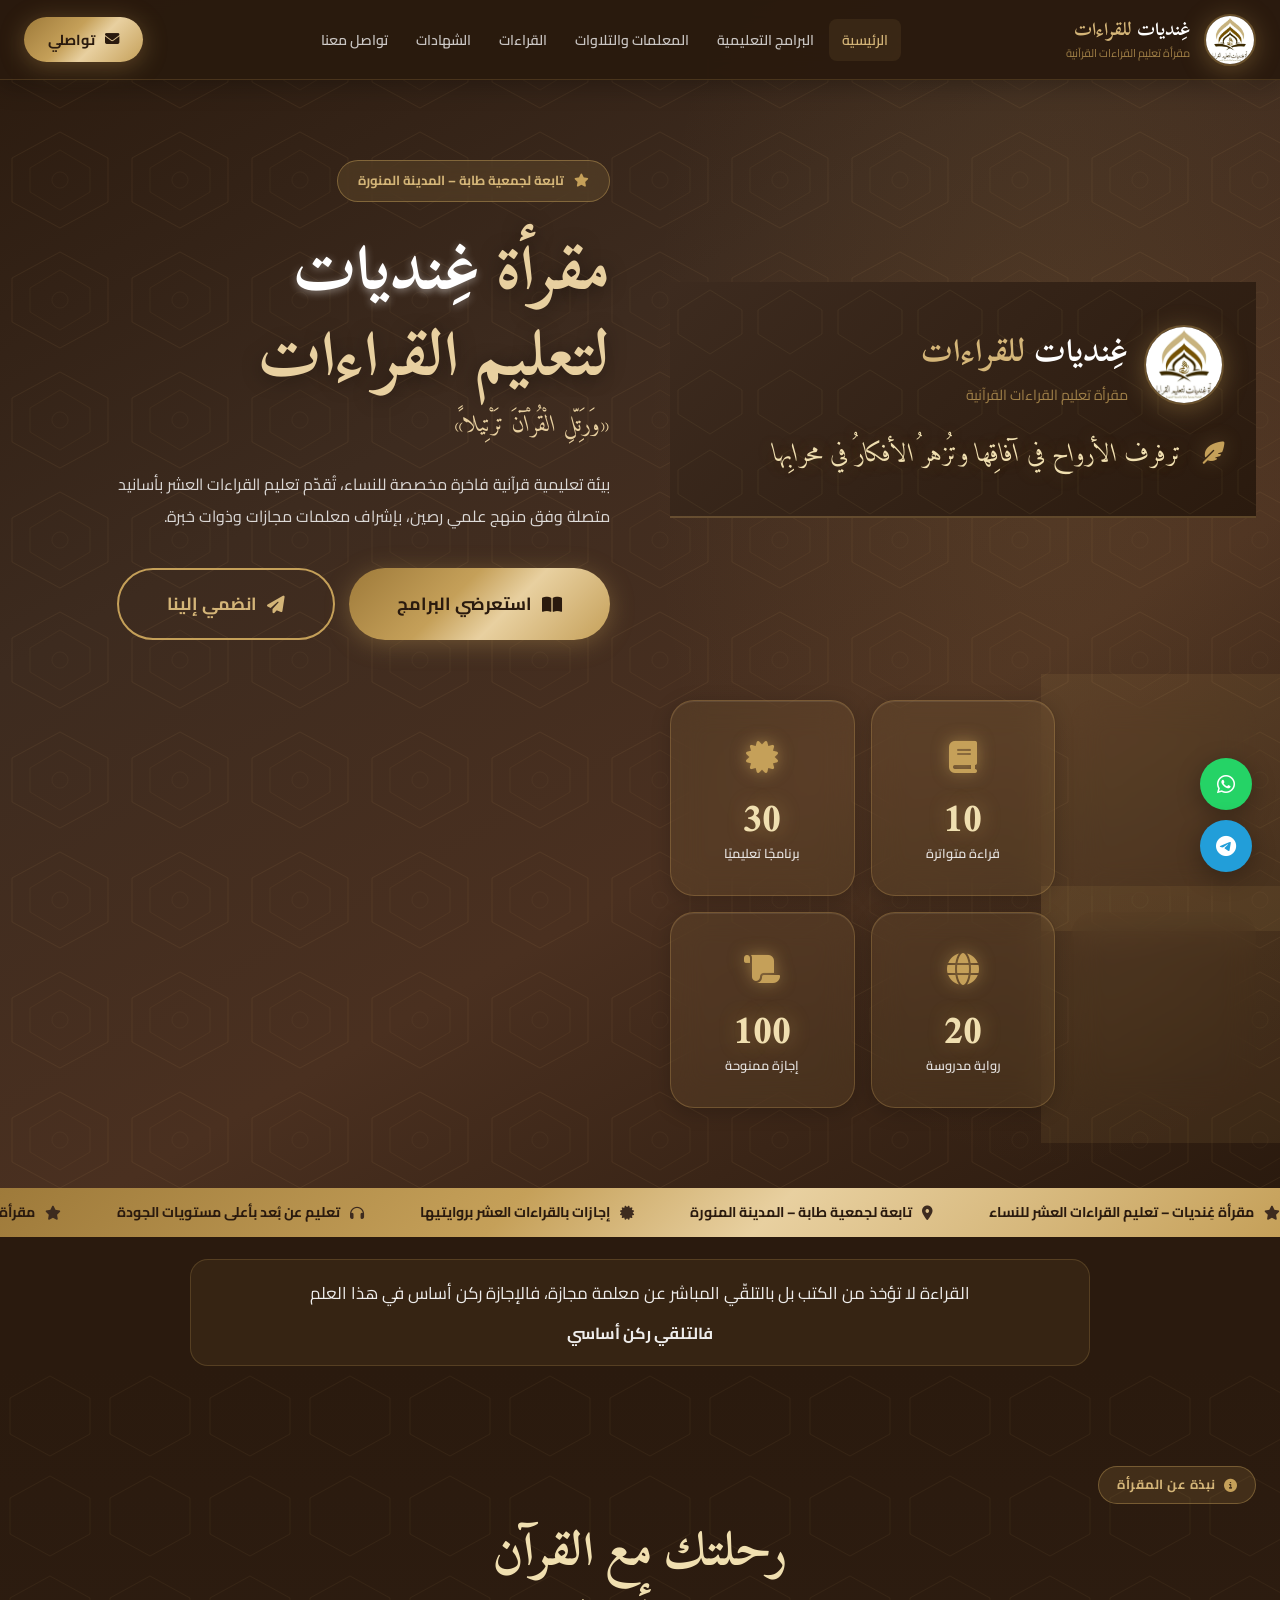
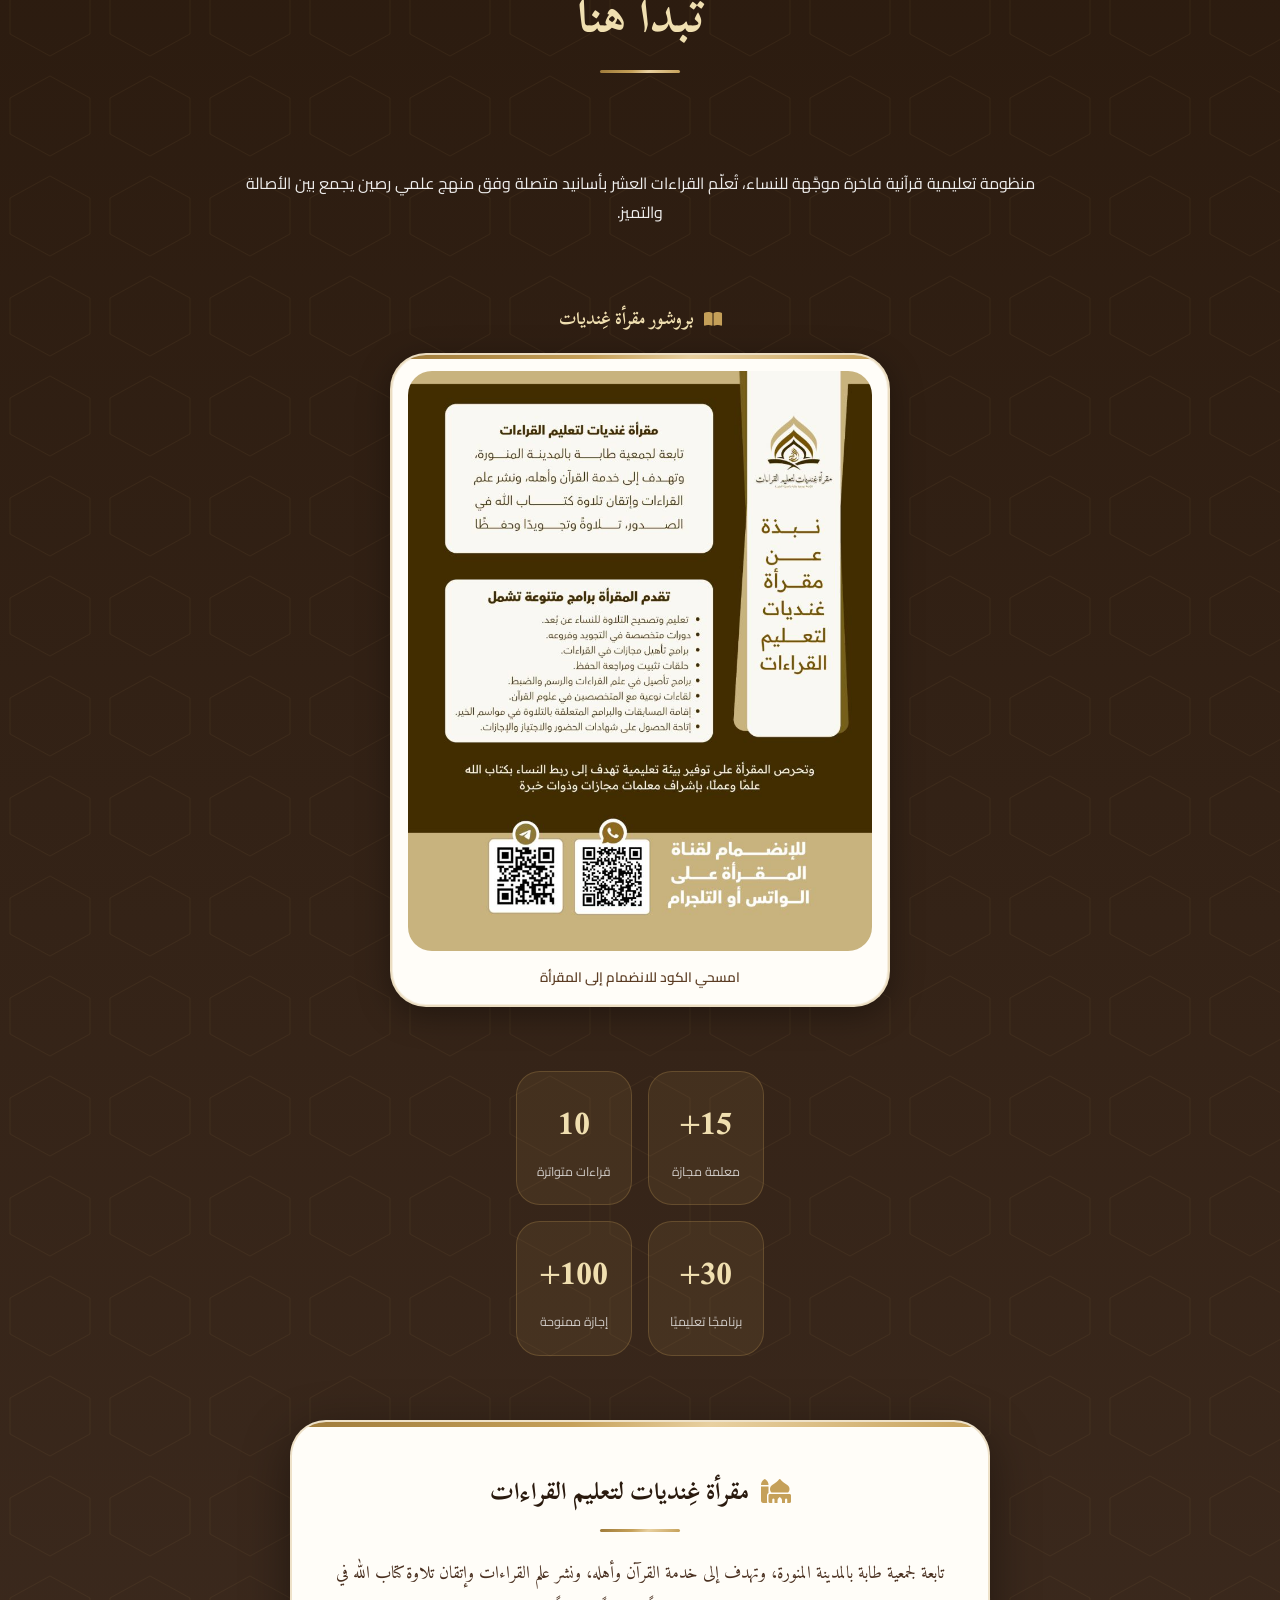
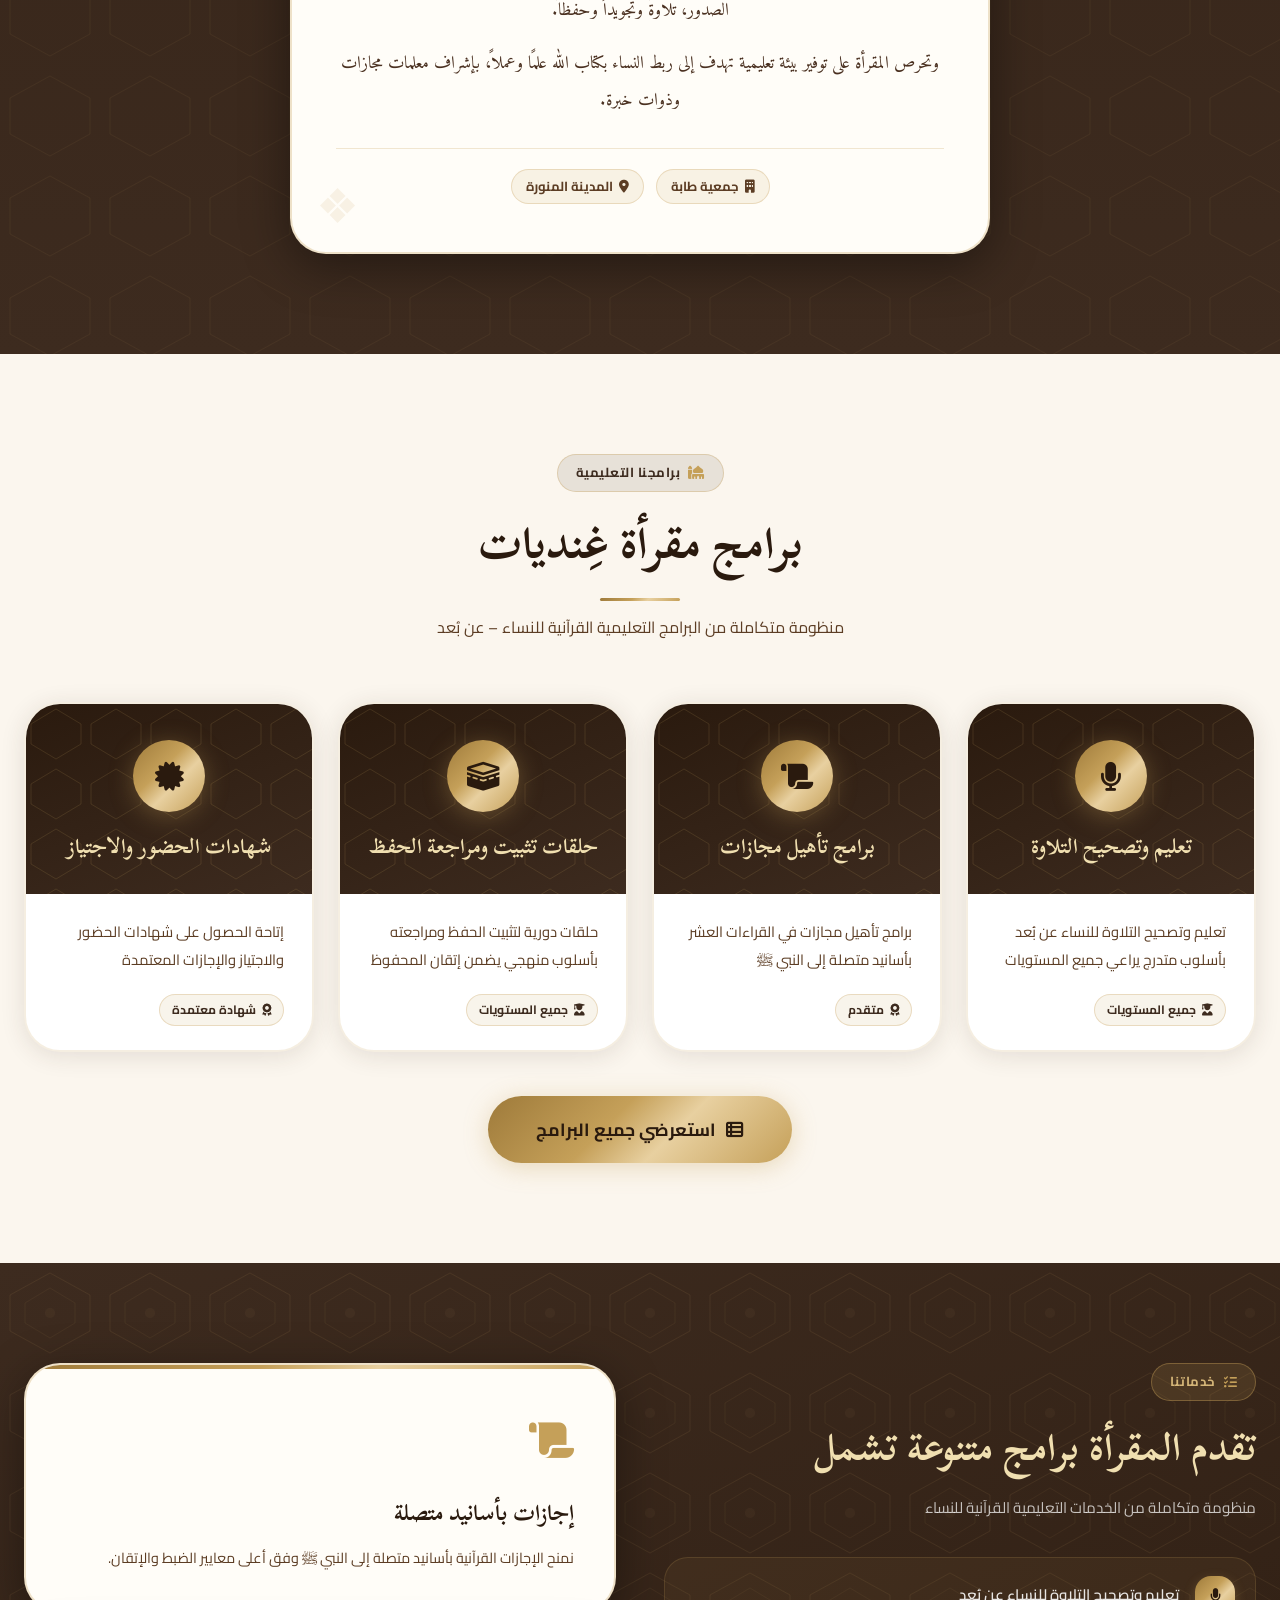
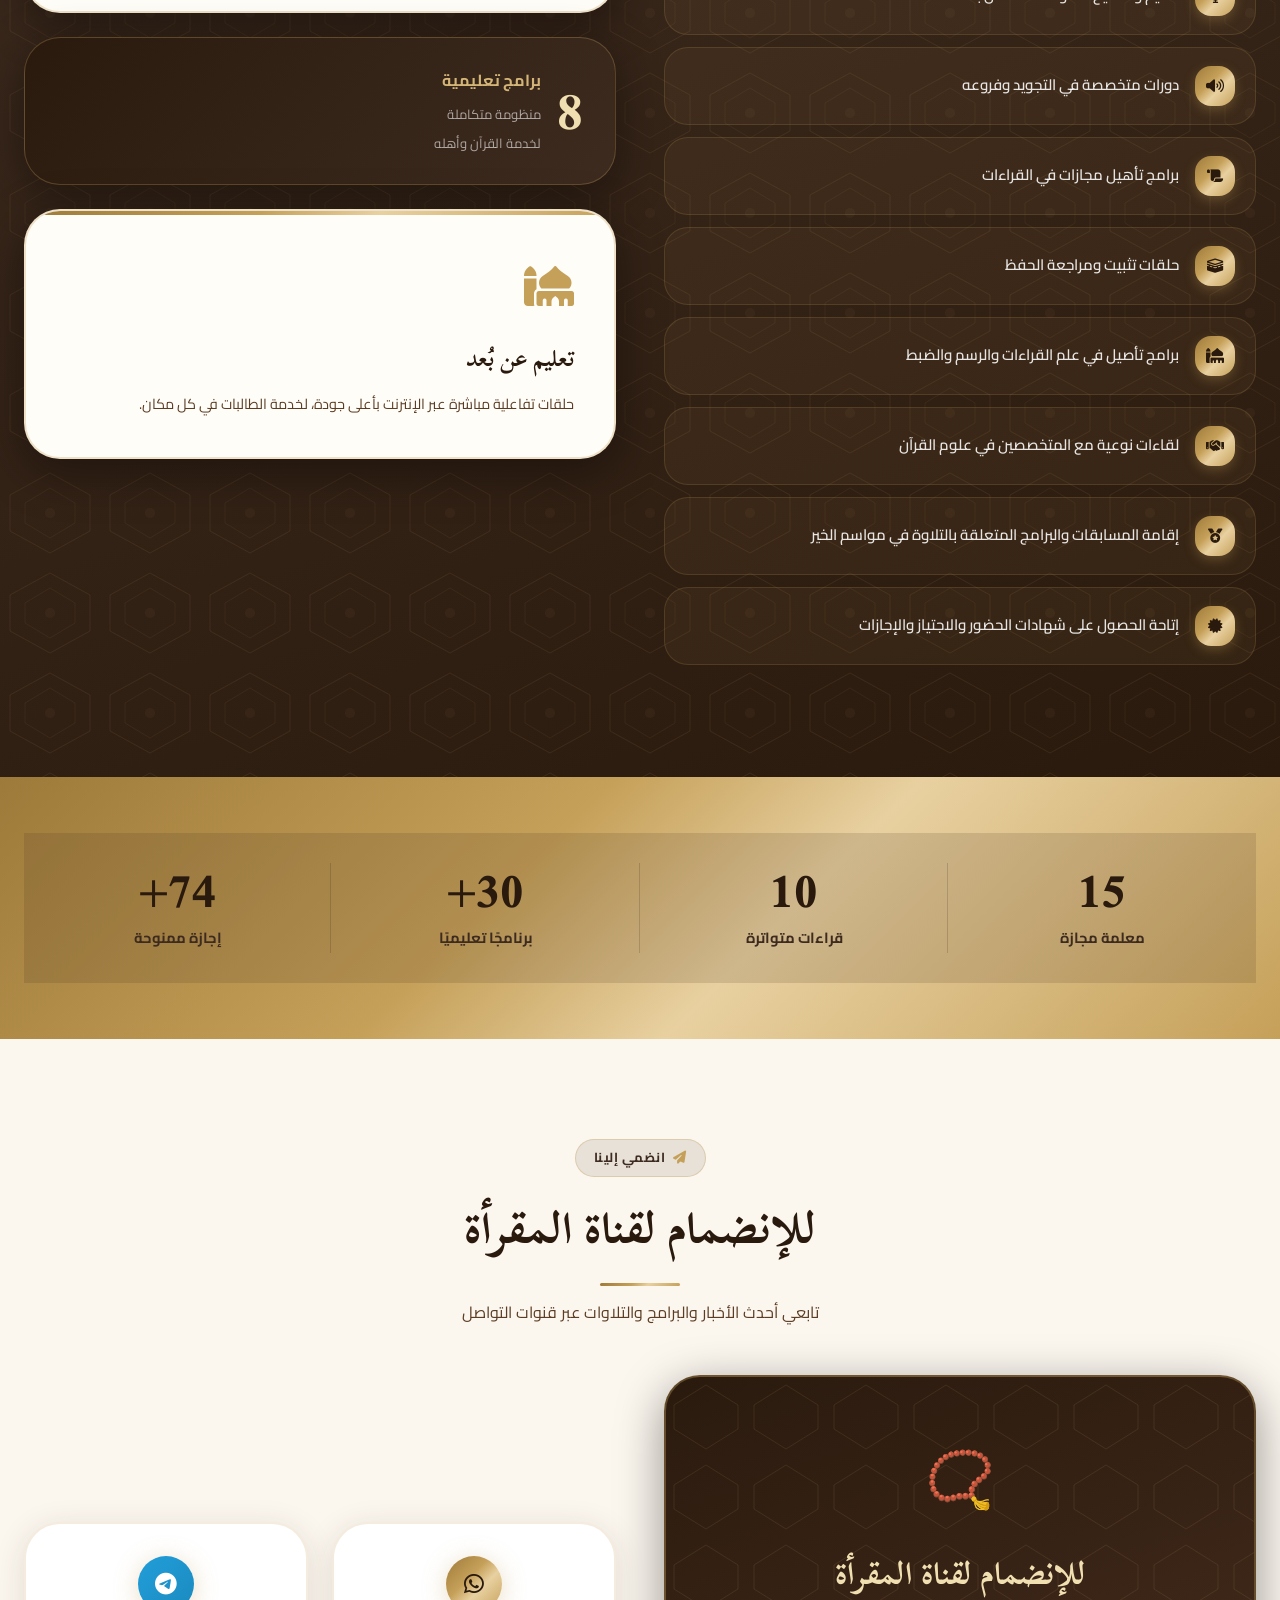
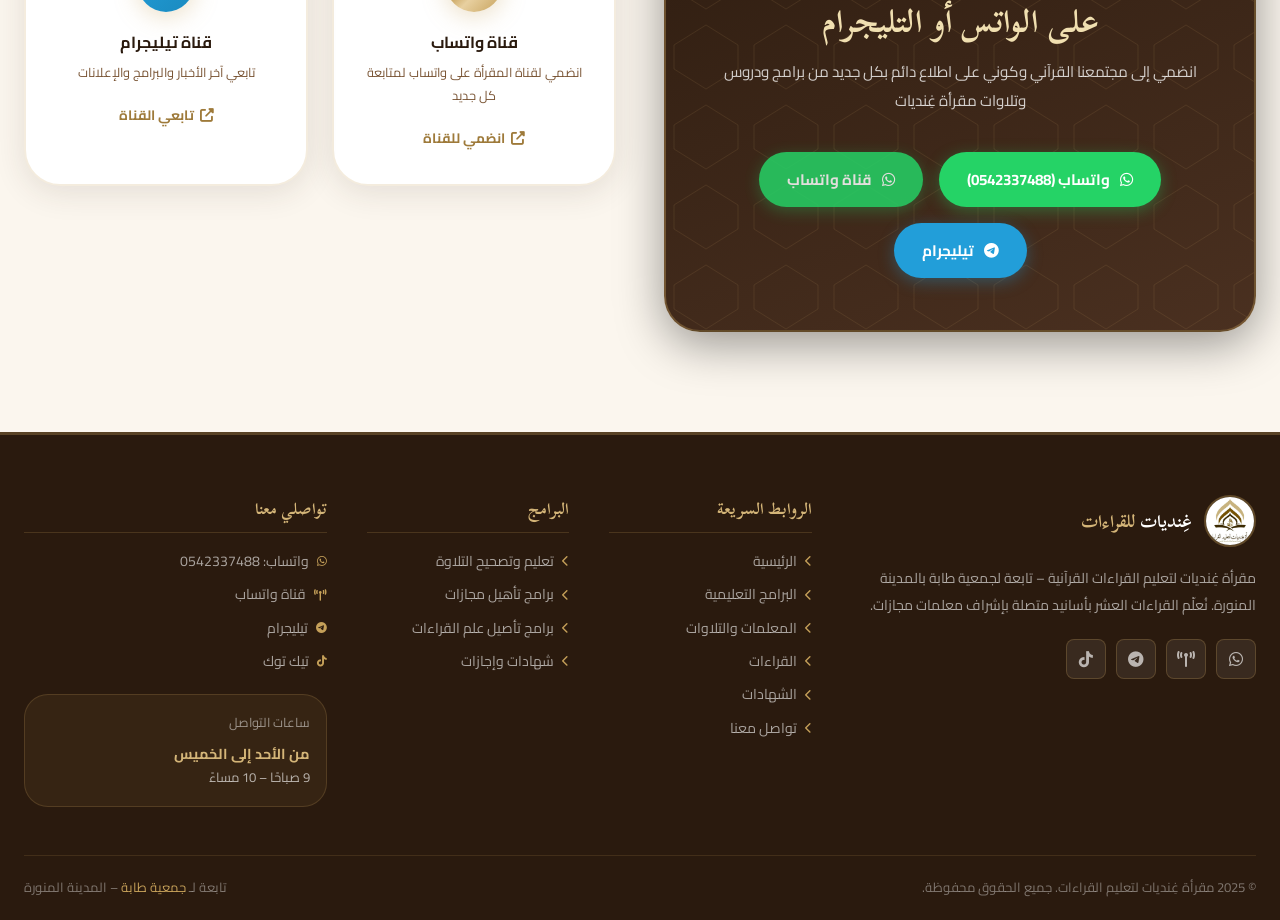
==== index.html @ 869ad9e6 "Add files via upload" ====
<!DOCTYPE html>
<html lang="ar" dir="rtl">
<head>
<meta charset="UTF-8">
<meta name="viewport" content="width=device-width, initial-scale=1.0">
<meta name="description" content="مقرأة غِنديات لتعليم القراءات – تابعة لجمعية طابة بالمدينة المنورة، تعليم القراءات العشر للنساء">
<meta name="keywords" content="مقرأة غنديات، قراءات عشر، تجويد، إجازة، المدينة المنورة">
<title>مقرأة غِنديات | تعليم القراءات القرآنية</title>

<link href="https://fonts.googleapis.com/css2?family=Amiri:ital,wght@0,400;0,700;1,400&family=Cairo:wght@300;400;600;700;800&family=Scheherazade+New:wght@400;500;600;700&display=swap" rel="stylesheet">
<link rel="stylesheet" href="https://cdn.jsdelivr.net/npm/@fortawesome/fontawesome-free@6.5.0/css/all.min.css">

<style>
:root {
  --brown-deep:     #2A1A0E;
  --brown-dark:     #3D2B1F;
  --brown-medium:   #5C3D24;
  --brown-light:    #7A5535;
  --gold-primary:   #C5A059;
  --gold-light:     #D4B578;
  --gold-lighter:   #E8D0A0;
  --gold-shine:     #F0DFB0;
  --gold-dark:      #9E7A3A;
  --gold-gradient:  linear-gradient(135deg, #9E7A3A 0%, #C5A059 40%, #E8D0A0 60%, #C5A059 100%);
  --cream:          #FBF6EE;
  --cream-light:    #FFFDF8;
  --white:          #FFFFFF;
  --text-on-dark:   rgba(255,255,255,.92);
  --shadow-gold:    0 4px 24px rgba(197,160,89,.35);
  --shadow-gold-lg: 0 8px 48px rgba(197,160,89,.45);
  --shadow-dark:    0 12px 48px rgba(0,0,0,.4);
  --radius-sm:  8px;
  --radius-md:  16px;
  --radius-lg:  24px;
  --radius-xl:  36px;
  --radius-full:9999px;
  --nav-h:      80px;
  --transition: all .3s cubic-bezier(.4,0,.2,1);
}

*, *::before, *::after { box-sizing: border-box; margin: 0; padding: 0; }
html { scroll-behavior: smooth; font-size: 16px; }
body {
  font-family: 'Cairo', 'Amiri', sans-serif;
  direction: rtl; text-align: right;
  background: var(--brown-deep);
  color: var(--text-on-dark);
  line-height: 1.8;
  overflow-x: hidden;
}
img { max-width: 100%; display: block; }
a { text-decoration: none; color: inherit; transition: var(--transition); }
ul, ol { list-style: none; }
button { cursor: pointer; border: none; background: none; font-family: inherit; }

::-webkit-scrollbar { width: 6px; }
::-webkit-scrollbar-track { background: var(--brown-deep); }
::-webkit-scrollbar-thumb { background: var(--gold-primary); border-radius: 3px; }

.islamic-bg { position: relative; }
.islamic-bg::before {
  content: '';
  position: absolute; inset: 0; pointer-events: none; z-index: 0;
  background-image: url("data:image/svg+xml,%3Csvg xmlns='http://www.w3.org/2000/svg' width='100' height='100'%3E%3Cpath d='M50 10 L90 32 L90 68 L50 90 L10 68 L10 32Z' fill='none' stroke='rgba(197,160,89,0.1)' stroke-width='1'/%3E%3Cpath d='M50 25 L75 40 L75 60 L50 75 L25 60 L25 40Z' fill='none' stroke='rgba(197,160,89,0.07)' stroke-width='1'/%3E%3Ccircle cx='50' cy='50' r='5' fill='rgba(197,160,89,0.05)'/%3E%3C/svg%3E");
}
.islamic-bg > * { position: relative; z-index: 1; }

.btn {
  display: inline-flex; align-items: center; gap: 10px;
  padding: 14px 32px;
  border-radius: var(--radius-full);
  font-weight: 700; font-size: 1rem; font-family: 'Cairo', sans-serif;
  transition: var(--transition); cursor: pointer;
}
.btn-gold {
  background: var(--gold-gradient);
  color: var(--brown-deep);
  box-shadow: var(--shadow-gold);
  border: none;
}
.btn-gold:hover { transform: translateY(-3px); box-shadow: var(--shadow-gold-lg); }
.btn-outline {
  background: transparent;
  color: var(--gold-light);
  border: 2px solid var(--gold-primary);
}
.btn-outline:hover { background: rgba(197,160,89,.15); transform: translateY(-2px); }
.btn-sm { padding: 10px 24px; font-size: .9rem; }
.btn-lg { padding: 18px 48px; font-size: 1.1rem; }

.gold-line {
  width: 80px; height: 3px;
  background: var(--gold-gradient);
  border-radius: var(--radius-full);
  margin: 12px auto;
}
.gold-line.right { margin-right: 0; margin-left: auto; }

.section-badge {
  display: inline-flex; align-items: center; gap: 8px;
  background: rgba(197,160,89,.15);
  border: 1px solid rgba(197,160,89,.4);
  color: var(--gold-light);
  padding: 6px 18px;
  border-radius: var(--radius-full);
  font-size: .82rem; font-weight: 700;
  margin-bottom: 12px;
  letter-spacing: .5px;
}
.section-badge i { color: var(--gold-primary); }

/* ═══════════════════════════════════════
   شريط التنقل
═══════════════════════════════════════ */
.navbar {
  position: fixed; top: 0; right: 0; left: 0;
  z-index: 1000; height: var(--nav-h);
  background: rgba(42,26,14,.97);
  backdrop-filter: blur(20px);
  border-bottom: 1px solid rgba(197,160,89,.2);
  box-shadow: 0 4px 24px rgba(0,0,0,.3);
  transition: var(--transition);
}
.navbar.scrolled {
  background: rgba(42,26,14,1);
  border-bottom-color: rgba(197,160,89,.4);
}
.nav-inner {
  max-width: 1300px; margin: 0 auto;
  padding: 0 24px; height: 100%;
  display: flex; align-items: center; justify-content: space-between; gap: 20px;
}
.nav-logo {
  display: flex; align-items: center; gap: 14px; flex-shrink: 0;
  text-decoration: none;
}
.nav-logo img {
  width: 52px; height: 52px; object-fit: contain;
  border-radius: var(--radius-full);
  border: 2px solid rgba(197,160,89,.4);
  box-shadow: var(--shadow-gold);
}
.nav-logo-text { line-height: 1.25; }
.nav-logo-text .brand { display: block; font-family: 'Scheherazade New', serif; font-size: 1.15rem; font-weight: 700; }
.brand-ghan { color: #FFFFFF; }
.brand-dyat { color: var(--gold-light); }
.nav-logo-text .brand-sub { font-size: .7rem; color: rgba(197,160,89,.75); }

.nav-links { display: flex; align-items: center; gap: 2px; }
.nav-links a {
  padding: 8px 13px; border-radius: var(--radius-sm);
  font-size: .88rem; font-weight: 600;
  color: rgba(255,255,255,.75);
  transition: var(--transition); white-space: nowrap;
}
.nav-links a:hover, .nav-links a.active { color: var(--gold-light); background: rgba(197,160,89,.1); }

.nav-cta { display: flex; align-items: center; gap: 10px; flex-shrink: 0; }
.nav-toggle {
  display: none; width: 40px; height: 40px;
  border-radius: var(--radius-sm); background: rgba(197,160,89,.1);
  align-items: center; justify-content: center; flex-direction: column; gap: 5px;
  border: 1px solid rgba(197,160,89,.3);
}
.nav-toggle span { display: block; width: 20px; height: 2px; background: var(--gold-light); border-radius: 2px; transition: var(--transition); }
.nav-toggle.open span:nth-child(1) { transform: translateY(7px) rotate(45deg); }
.nav-toggle.open span:nth-child(2) { opacity: 0; }
.nav-toggle.open span:nth-child(3) { transform: translateY(-7px) rotate(-45deg); }

/* ═══════════════════════════════════════
   هيرو
═══════════════════════════════════════ */
.hero {
  min-height: 100vh;
  padding-top: var(--nav-h);
  position: relative;
  display: flex; align-items: center;
  overflow: hidden;
  background: linear-gradient(150deg, #2A1A0E 0%, #3D2B1F 35%, #4A3020 65%, #2A1A0E 100%);
}
.hero::before {
  content: '';
  position: absolute; inset: 0; pointer-events: none;
  background-image: url("data:image/svg+xml,%3Csvg xmlns='http://www.w3.org/2000/svg' width='120' height='120'%3E%3Cpath d='M60 12 L108 38 L108 82 L60 108 L12 82 L12 38Z' fill='none' stroke='rgba(197,160,89,0.09)' stroke-width='1'/%3E%3Cpath d='M60 30 L90 48 L90 72 L60 90 L30 72 L30 48Z' fill='none' stroke='rgba(197,160,89,0.06)' stroke-width='1'/%3E%3Ccircle cx='60' cy='60' r='8' fill='none' stroke='rgba(197,160,89,0.05)' stroke-width='1'/%3E%3C/svg%3E");
}
.hero::after {
  content: '';
  position: absolute;
  top: -30%; right: -15%; width: 65%; height: 130%;
  background: radial-gradient(ellipse, rgba(197,160,89,.1) 0%, transparent 70%);
  pointer-events: none;
}
.hero-container {
  max-width: 1300px; margin: 0 auto; padding: 80px 24px;
  width: 100%;
  display: grid; grid-template-columns: 1fr 1fr;
  gap: 60px; align-items: center;
  position: relative; z-index: 2;
}
.hero-eyebrow {
  display: inline-flex; align-items: center; gap: 10px;
  background: rgba(197,160,89,.14);
  border: 1px solid rgba(197,160,89,.45);
  color: var(--gold-light); padding: 8px 20px;
  border-radius: var(--radius-full);
  font-size: .82rem; font-weight: 700; margin-bottom: 24px;
  backdrop-filter: blur(8px);
}
.hero-eyebrow i { color: var(--gold-primary); }
.hero-title {
  font-family: 'Scheherazade New', serif;
  font-size: clamp(2.4rem, 5vw, 4rem);
  font-weight: 700; line-height: 1.35; margin-bottom: 6px;
  color:var(--gold-lighter);
  text-shadow: 0 2px 20px rgba(0,0,0,.4);
}
.hero-title .gold-word {
  color: #FFFFFF;
  text-shadow: 0 2px 8px rgba(255,255,255,.4);
}
.hero-subtitle {
  font-family: 'Amiri', serif; font-style: italic;
  font-size: clamp(1.1rem, 2.5vw, 1.45rem);
  color: var(--gold-lighter); margin-bottom: 20px; line-height: 1.9;
}
.hero-desc {
  font-size: 1rem; color: rgba(255,255,255,.82);
  line-height: 2; margin-bottom: 36px; max-width: 520px;
}
.hero-actions { display: flex; gap: 14px; flex-wrap: wrap; }

.hero-stats {
  display: grid; grid-template-columns: repeat(3,1fr); gap: 16px;
}
.hstat {
  background: rgba(197,160,89,.1);
  border: 1.5px solid rgba(197,160,89,.3);
  border-radius: var(--radius-lg); padding: 28px 16px; text-align: center;
  backdrop-filter: blur(16px); transition: var(--transition);
  box-shadow: 0 4px 20px rgba(0,0,0,.2), inset 0 1px 0 rgba(255,255,255,.08);
}
.hstat:hover {
  border-color: rgba(197,160,89,.65);
  background: rgba(197,160,89,.16);
  transform: translateY(-5px);
  box-shadow: 0 8px 32px rgba(197,160,89,.3);
}
.hstat-icon { font-size: 2rem; color: var(--gold-primary); margin-bottom: 10px; display: block; filter: drop-shadow(0 0 8px rgba(197,160,89,.6)); }
.hstat-num { font-family: 'Scheherazade New', serif; font-size: 2.6rem; font-weight: 700; color: var(--gold-shine); display: block; line-height: 1; text-shadow: 0 0 20px rgba(197,160,89,.4); }
.hstat-lbl { font-size: .8rem; color: rgba(255,255,255,.85); margin-top: 6px; font-weight: 600; }

/* ═══════════════════════════════════════
   شريط الإعلانات
═══════════════════════════════════════ */
.ticker-bar {
  background: var(--gold-gradient);
  padding: 12px 0; overflow: hidden;
  position: relative;
}
.ticker-inner {
  display: flex; gap: 56px;
  animation: ticker 28s linear infinite;
  white-space: nowrap;
}
.ticker-item {
  display: inline-flex; align-items: center; gap: 10px;
  font-size: .88rem; font-weight: 700; color: var(--brown-deep);
}
.ticker-item i { color: var(--brown-dark); }
@keyframes ticker { 0%{transform:translateX(0)} 100%{transform:translateX(-50%)} }

/* ═══════════════════════════════════════
   قسم النبذة - مع الصورة الجديدة (شكل بطاقة فاخر)
═══════════════════════════════════════ */
.about-section {
  padding: 100px 0;
  background: linear-gradient(180deg, #2A1A0E 0%, #3D2B1F 100%);
  position: relative; overflow: hidden;
}
.about-section::before {
  content: '';
  position: absolute; inset: 0; pointer-events: none;
  background-image: url("data:image/svg+xml,%3Csvg xmlns='http://www.w3.org/2000/svg' width='100' height='100'%3E%3Cpath d='M50 10 L90 32 L90 68 L50 90 L10 68 L10 32Z' fill='none' stroke='rgba(197,160,89,0.07)' stroke-width='1'/%3E%3C/svg%3E");
}
.about-grid {
  max-width: 1300px; margin: 0 auto; padding: 0 24px;
  display: grid; grid-template-columns: 1fr 1fr; gap: 64px; align-items: start;
  position: relative; z-index: 1;
}

/* بطاقة النبذة */
.about-card {
  background: var(--cream-light);
  border-radius: var(--radius-xl);
  padding: 48px 44px;
  box-shadow: var(--shadow-dark);
  border: 2px solid rgba(197,160,89,.3);
  position: relative; overflow: hidden;
}
.about-card::before {
  content: '';
  position: absolute; top: 0; right: 0; left: 0;
  height: 5px; background: var(--gold-gradient);
}
.about-card::after {
  content: '❖';
  position: absolute; bottom: 20px; left: 24px;
  font-size: 3rem; color: rgba(197,160,89,.12);
  font-family: 'Scheherazade New', serif; line-height: 1;
}
.about-card-title {
  font-family: 'Scheherazade New', serif;
  font-size: 1.5rem; font-weight: 700;
  color: var(--brown-deep); margin-bottom: 16px;
  display: flex; align-items: center; gap: 12px;
}
.about-card-title i { color: var(--gold-primary); }
.about-card-text {
  font-family: 'Amiri', serif; font-size: 1.1rem; line-height: 2.1;
  color: #4A3020; text-align: justify;
}
.about-card-footer {
  margin-top: 28px; padding-top: 20px;
  border-top: 1px solid rgba(197,160,89,.25);
  display: flex; align-items: center; gap: 12px; flex-wrap: wrap;
}
.about-card-footer .org-tag {
  display: inline-flex; align-items: center; gap: 6px;
  background: rgba(197,160,89,.12); color: var(--brown-medium);
  border: 1px solid rgba(197,160,89,.3); padding: 5px 14px;
  border-radius: var(--radius-full); font-size: .82rem; font-weight: 700;
}

/* جانب المعلومات والصورة */
.about-info {}
.about-info h2 {
  font-family: 'Scheherazade New', serif;
  font-size: clamp(1.8rem, 4vw, 3rem);
  color: var(--gold-shine); margin-bottom: 20px; line-height: 1.4;
}
.about-info .lead {
  font-size: 1.05rem; color: rgba(255,255,255,.82); line-height: 2; margin-bottom: 32px;
}
.about-facts { display: grid; grid-template-columns: 1fr 1fr; gap: 16px; }
.fact-box {
  background: rgba(197,160,89,.1); border: 1.5px solid rgba(197,160,89,.25);
  border-radius: var(--radius-lg); padding: 20px; text-align: center;
  transition: var(--transition);
}
.fact-box:hover { background: rgba(197,160,89,.18); border-color: rgba(197,160,89,.5); transform: translateY(-4px); }
.fact-box .num { font-family: 'Scheherazade New', serif; font-size: 2.2rem; color: var(--gold-shine); font-weight: 700; display: block; }
.fact-box .lbl { font-size: .78rem; color: rgba(255,255,255,.75); margin-top: 4px; }

/* ═══ الصورة الجديدة - شكل بطاقة فاخر ═══ */
.about-image-wrap {
  margin-top: 40px;
}
.about-image-label {
  font-family: 'Scheherazade New', serif;
  font-size: 1.1rem;
  color: var(--gold-shine);
  margin-bottom: 18px;
  font-weight: 700;
  display: flex;
  align-items: center;
  gap: 10px;
}
.about-image-label i { color: var(--gold-primary); font-size: 1rem; }

.about-image-card {
  background: var(--cream-light);
  border-radius: var(--radius-xl);
  padding: 16px;
  border: 2px solid rgba(197,160,89,.35);
  box-shadow: 0 8px 32px rgba(0,0,0,.35), inset 0 0 0 1px rgba(197,160,89,.15);
  transition: var(--transition);
  position: relative;
  overflow: hidden;
}
.about-image-card::before {
  content: '';
  position: absolute;
  top: 0; right: 0; left: 0;
  height: 4px;
  background: var(--gold-gradient);
}
.about-image-card:hover {
  transform: translateY(-6px);
  box-shadow: 0 16px 48px rgba(197,160,89,.25), inset 0 0 0 1px rgba(197,160,89,.25);
  border-color: rgba(197,160,89,.6);
}
.about-image-card img {
  width: 100%;
  border-radius: var(--radius-lg);
  display: block;
  transition: var(--transition);
}
.about-image-card:hover img {
  transform: scale(1.02);
}
.about-image-caption {
  text-align: center;
  margin-top: 14px;
  font-size: .85rem;
  color: var(--brown-medium);
  font-weight: 600;
}

/* ═══════════════════════════════════════
   قسم البرامج
═══════════════════════════════════════ */
.programs-section {
  padding: 100px 0;
  background: var(--cream);
}
.programs-inner { max-width: 1300px; margin: 0 auto; padding: 0 24px; }
.sec-header { text-align: center; margin-bottom: 60px; }
.sec-header h2 {
  font-family: 'Scheherazade New', serif;
  font-size: clamp(1.8rem, 4vw, 2.8rem);
  color: var(--brown-deep); margin-bottom: 14px;
}
.sec-header p { color: var(--brown-medium); font-size: 1rem; max-width: 600px; margin: 0 auto; }

.programs-grid {
  display: grid; grid-template-columns: repeat(auto-fill, minmax(260px,1fr)); gap: 24px;
}
.prog-card {
  background: var(--white);
  border-radius: var(--radius-xl);
  overflow: hidden;
  box-shadow: 0 4px 24px rgba(61,43,31,.12);
  border: 2px solid rgba(197,160,89,.18);
  transition: var(--transition);
  position: relative;
}
.prog-card:hover { transform: translateY(-8px); box-shadow: 0 12px 48px rgba(61,43,31,.2); border-color: rgba(197,160,89,.5); }
.prog-card-top {
  padding: 36px 28px 28px; text-align: center;
  background: linear-gradient(160deg, var(--brown-deep), var(--brown-dark));
  position: relative; overflow: hidden;
}
.prog-card-top::before {
  content: '';
  position: absolute; inset: 0; pointer-events: none;
  background-image: url("data:image/svg+xml,%3Csvg xmlns='http://www.w3.org/2000/svg' width='60' height='60'%3E%3Cpath d='M30 5 L55 20 L55 40 L30 55 L5 40 L5 20Z' fill='none' stroke='rgba(197,160,89,0.15)' stroke-width='1'/%3E%3C/svg%3E");
}
.prog-icon {
  width: 72px; height: 72px; margin: 0 auto 16px;
  border-radius: var(--radius-full);
  background: var(--gold-gradient);
  display: flex; align-items: center; justify-content: center;
  font-size: 1.8rem; color: var(--brown-deep);
  box-shadow: var(--shadow-gold);
  position: relative; z-index: 1;
}
.prog-card-top h3 {
  font-family: 'Scheherazade New', serif; font-size: 1.3rem;
  color: var(--gold-shine); position: relative; z-index: 1;
}
.prog-card-body { padding: 24px 28px; }
.prog-card-body p { font-size: .92rem; color: var(--brown-medium); line-height: 1.9; margin-bottom: 20px; }
.prog-tag {
  display: inline-flex; align-items: center; gap: 6px;
  background: rgba(197,160,89,.12); color: var(--brown-dark);
  border: 1px solid rgba(197,160,89,.3); padding: 4px 12px;
  border-radius: var(--radius-full); font-size: .76rem; font-weight: 700;
}
.prog-bar {
  height: 3px; margin-top: 20px;
  background: rgba(197,160,89,.15); border-radius: 2px; overflow: hidden;
}
.prog-bar-fill {
  height: 100%; background: var(--gold-gradient);
  border-radius: 2px; transition: width 1.2s ease;
}

/* ═══════════════════════════════════════
   قسم الخدمات
═══════════════════════════════════════ */
.services-section {
  padding: 100px 0;
  background: linear-gradient(160deg, #3D2B1F 0%, #2A1A0E 100%);
  position: relative; overflow: hidden;
}
.services-inner { max-width: 1300px; margin: 0 auto; padding: 0 24px; position: relative; z-index: 1; }
.services-grid { display: grid; grid-template-columns: 1fr 1fr; gap: 48px; align-items: start; }
.services-list-title {
  font-family: 'Scheherazade New', serif;
  font-size: clamp(1.6rem, 3.5vw, 2.4rem);
  color: var(--gold-shine); margin-bottom: 12px;
}
.services-list-sub { color: rgba(255,255,255,.72); font-size: .95rem; margin-bottom: 36px; }

.service-item {
  display: flex; align-items: flex-start; gap: 16px;
  padding: 18px 20px; margin-bottom: 12px;
  background: rgba(197,160,89,.07);
  border: 1px solid rgba(197,160,89,.18);
  border-radius: var(--radius-lg);
  transition: var(--transition);
}
.service-item:hover { background: rgba(197,160,89,.14); border-color: rgba(197,160,89,.4); transform: translateX(-4px); }
.service-icon {
  width: 40px; height: 40px; flex-shrink: 0;
  border-radius: var(--radius-md);
  background: var(--gold-gradient);
  display: flex; align-items: center; justify-content: center;
  font-size: .9rem; color: var(--brown-deep);
  box-shadow: 0 4px 12px rgba(197,160,89,.3);
}
.service-text { flex: 1; font-size: .94rem; color: rgba(255,255,255,.88); line-height: 1.75; padding-top: 6px; font-weight: 600; }

.services-aside {}
.aside-card {
  background: var(--cream-light);
  border-radius: var(--radius-xl); padding: 40px;
  box-shadow: var(--shadow-dark);
  border: 2px solid rgba(197,160,89,.3);
  position: relative; overflow: hidden; margin-bottom: 24px;
}
.aside-card::before { content: ''; position: absolute; top:0; right:0; left:0; height:4px; background: var(--gold-gradient); }
.aside-card-icon { font-size: 2.5rem; color: var(--gold-primary); margin-bottom: 16px; display: block; }
.aside-card h3 { font-family: 'Scheherazade New', serif; font-size: 1.4rem; color: var(--brown-deep); margin-bottom: 10px; }
.aside-card p { font-size: .9rem; color: var(--brown-medium); line-height: 1.9; }
.aside-stat {
  display: flex; align-items: center; gap: 16px;
  background: linear-gradient(135deg, var(--brown-deep), var(--brown-dark));
  border-radius: var(--radius-xl); padding: 28px 32px;
  border: 1.5px solid rgba(197,160,89,.3);
  box-shadow: var(--shadow-dark);
}
.aside-stat-num { font-family: 'Scheherazade New', serif; font-size: 3.5rem; color: var(--gold-shine); font-weight: 700; line-height: 1; }
.aside-stat-info .title { font-size: 1rem; color: var(--gold-light); font-weight: 700; display: block; margin-bottom: 4px; }
.aside-stat-info .sub { font-size: .82rem; color: rgba(255,255,255,.6); }

/* ═══════════════════════════════════════
   شريط الإحصاءات
═══════════════════════════════════════ */
.counter-strip {
  padding: 56px 0;
  background: var(--gold-gradient);
}
.counter-inner { max-width: 1300px; margin: 0 auto; padding: 0 24px; }
.counter-row { display: grid; grid-template-columns: repeat(4,1fr); gap: 1px; background: rgba(61,43,31,.15); }
.counter-cell {
  text-align: center; padding: 32px 20px;
  background: transparent;
  position: relative;
}
.counter-cell + .counter-cell::before {
  content: ''; position: absolute; right: 0; top: 20%; bottom: 20%;
  width: 1px; background: rgba(61,43,31,.2);
}
.counter-cell .cnum { font-family: 'Scheherazade New', serif; font-size: 3.2rem; font-weight: 700; color: var(--brown-deep); display: block; line-height: 1; }
.counter-cell .clbl { font-size: .92rem; color: var(--brown-dark); font-weight: 700; margin-top: 8px; display: block; }

/* ═══════════════════════════════════════
   قسم التواصل - بدون صور QR
═══════════════════════════════════════ */
.contact-section {
  padding: 100px 0;
  background: var(--cream);
  position: relative; overflow: hidden;
}
.contact-inner { max-width: 1300px; margin: 0 auto; padding: 0 24px; }
.contact-grid { display: grid; grid-template-columns: 1fr 1fr; gap: 48px; align-items: center; }

.join-card {
  background: linear-gradient(160deg, var(--brown-deep) 0%, #4A3020 100%);
  border-radius: var(--radius-xl); padding: 52px 44px; text-align: center;
  border: 2px solid rgba(197,160,89,.35);
  box-shadow: var(--shadow-dark);
  position: relative; overflow: hidden;
}
.join-card::before {
  content: '';
  position: absolute; inset: 0; pointer-events: none;
  background-image: url("data:image/svg+xml,%3Csvg xmlns='http://www.w3.org/2000/svg' width='80' height='80'%3E%3Cpath d='M40 8 L72 28 L72 52 L40 72 L8 52 L8 28Z' fill='none' stroke='rgba(197,160,89,0.12)' stroke-width='1'/%3E%3C/svg%3E");
}
.join-card > * { position: relative; z-index: 1; }
.join-icon { font-size: 3.5rem; margin-bottom: 20px; display: block; }
.join-card h3 {
  font-family: 'Scheherazade New', serif; font-size: clamp(1.4rem, 3vw, 2rem);
  color: var(--gold-shine); margin-bottom: 12px; line-height: 1.5;
}
.join-card p { color: rgba(255,255,255,.78); font-size: .95rem; margin-bottom: 36px; line-height: 1.9; }
.join-channels { display: flex; gap: 16px; justify-content: center; flex-wrap: wrap; }
.channel-btn {
  display: flex; align-items: center; gap: 10px;
  padding: 14px 28px; border-radius: var(--radius-full);
  font-weight: 700; font-size: .95rem; transition: var(--transition);
}
.channel-wa { background: #25D366; color: #fff; box-shadow: 0 4px 16px rgba(37,211,102,.35); }
.channel-wa:hover { transform: translateY(-3px); box-shadow: 0 8px 24px rgba(37,211,102,.45); }
.channel-tg { background: #229ED9; color: #fff; box-shadow: 0 4px 16px rgba(34,158,217,.35); }
.channel-tg:hover { transform: translateY(-3px); box-shadow: 0 8px 24px rgba(34,158,217,.45); }

.social-cards { display: grid; grid-template-columns: 1fr 1fr; gap: 24px; }
.social-card {
  background: var(--white); border-radius: var(--radius-xl);
  padding: 32px 24px; text-align: center;
  border: 2px solid rgba(197,160,89,.2);
  box-shadow: 0 6px 32px rgba(61,43,31,.12);
  transition: var(--transition);
}
.social-card:hover { transform: translateY(-5px); box-shadow: 0 12px 48px rgba(61,43,31,.2); border-color: rgba(197,160,89,.45); }
.social-card-icon {
  width: 56px; height: 56px; border-radius: var(--radius-full);
  background: var(--gold-gradient); margin: 0 auto 16px;
  display: flex; align-items: center; justify-content: center;
  font-size: 1.4rem; color: var(--brown-deep);
  box-shadow: var(--shadow-gold);
}
.social-card h4 { font-size: 1rem; color: var(--brown-deep); font-weight: 700; margin-bottom: 4px; }
.social-card p { font-size: .8rem; color: var(--brown-light); margin-bottom: 16px; }
.social-link {
  display: inline-flex; align-items: center; gap: 6px;
  font-size: .85rem; font-weight: 700;
  color: var(--gold-dark);
  transition: var(--transition);
}
.social-link:hover { color: var(--brown-deep); }

/* ═══════════════════════════════════════
   الفوتر
═══════════════════════════════════════ */
.site-footer {
  background: var(--brown-deep);
  border-top: 3px solid rgba(197,160,89,.3);
  padding: 60px 0 0;
}
.footer-inner { max-width: 1300px; margin: 0 auto; padding: 0 24px; }
.footer-grid { display: grid; grid-template-columns: 2fr 1fr 1fr 1.5fr; gap: 40px; margin-bottom: 48px; }

.footer-brand {}
.footer-logo { display: flex; align-items: center; gap: 12px; margin-bottom: 18px; }
.footer-logo img { width: 52px; height: 52px; object-fit: contain; border-radius: var(--radius-full); border: 2px solid rgba(197,160,89,.35); }
.footer-brand-name { font-family: 'Scheherazade New', serif; font-size: 1.1rem; font-weight: 700; }
.fbrand-w { color: #FFFFFF; }
.fbrand-g { color: var(--gold-light); }
.footer-brand p { font-size: .88rem; color: rgba(255,255,255,.6); line-height: 1.9; margin-bottom: 20px; }

.footer-col h5 {
  font-family: 'Scheherazade New', serif; font-size: 1rem; font-weight: 700;
  color: var(--gold-light); margin-bottom: 16px; padding-bottom: 8px;
  border-bottom: 1px solid rgba(197,160,89,.2); position: relative;
}
.footer-col ul li { margin-bottom: 8px; }
.footer-col ul li a {
  font-size: .88rem; color: rgba(255,255,255,.6); display: flex; align-items: center; gap: 8px;
  transition: var(--transition);
}
.footer-col ul li a i { color: var(--gold-primary); font-size: .7rem; }
.footer-col ul li a:hover { color: var(--gold-light); padding-right: 4px; }

.footer-social { display: flex; gap: 10px; margin-top: 16px; }
.social-btn {
  width: 40px; height: 40px; border-radius: var(--radius-sm);
  background: rgba(255,255,255,.07); border: 1px solid rgba(197,160,89,.25);
  display: flex; align-items: center; justify-content: center;
  color: rgba(255,255,255,.65); font-size: 1rem; transition: var(--transition);
}
.social-btn:hover { background: var(--gold-gradient); color: var(--brown-deep); border-color: var(--gold-primary); transform: translateY(-3px); }
.social-wa:hover { background: #25D366 !important; border-color: #25D366 !important; }
.social-tg:hover { background: #229ED9 !important; border-color: #229ED9 !important; }

.footer-bottom {
  border-top: 1px solid rgba(197,160,89,.15); padding: 20px 0;
  display: flex; align-items: center; justify-content: space-between; gap: 12px; flex-wrap: wrap;
}
.footer-bottom p { font-size: .82rem; color: rgba(255,255,255,.4); }
.footer-bottom a { color: var(--gold-primary); }

.float-btns {
  position: fixed; bottom: 28px; right: 28px; z-index: 500;
  display: flex; flex-direction: column; gap: 10px; align-items: flex-end;
}
.float-btn {
  width: 52px; height: 52px; border-radius: var(--radius-full);
  display: flex; align-items: center; justify-content: center;
  font-size: 1.3rem; box-shadow: 0 6px 24px rgba(0,0,0,.3);
  transition: var(--transition);
}
.float-btn:hover { transform: scale(1.12) translateY(-3px); }
.float-wa { background: #25D366; color: #fff; }
.float-tg { background: #229ED9; color: #fff; }

/* ═══════════════════════════════════════
   تجاوب الشاشات
═══════════════════════════════════════ */
@media (max-width: 1100px) {
  .footer-grid { grid-template-columns: 1fr 1fr; gap: 28px; }
}
@media (max-width: 992px) {
  .hero-container { grid-template-columns: 1fr; gap: 40px; text-align: center; }
  .hero-eyebrow, .hero-actions { justify-content: center; }
  .hero-desc { max-width: 100%; }
  .about-grid { grid-template-columns: 1fr; }
  .services-grid { grid-template-columns: 1fr; }
  .contact-grid { grid-template-columns: 1fr; }
  .counter-row { grid-template-columns: repeat(2,1fr); }
}
@media (max-width: 768px) {
  :root { --nav-h: 68px; }
  .nav-links { display: none; flex-direction: column; position: absolute; top: var(--nav-h); right: 0; left: 0; background: rgba(42,26,14,.99); backdrop-filter: blur(20px); padding: 16px; gap: 4px; border-bottom: 1px solid rgba(197,160,89,.2); box-shadow: 0 8px 24px rgba(0,0,0,.4); }
  .nav-links.open { display: flex; }
  .nav-toggle { display: flex; }
  .hero-stats { grid-template-columns: 1fr 1fr; }
  .about-facts { grid-template-columns: 1fr 1fr; }
  .programs-grid { grid-template-columns: 1fr; }
  .social-cards { grid-template-columns: 1fr 1fr; }
  .footer-grid { grid-template-columns: 1fr; }
  .about-card { padding: 32px 24px; }
}
@media (max-width: 480px) {
  .hero-stats { grid-template-columns: 1fr; }
  .hero-actions { flex-direction: column; align-items: center; }
  .counter-row { grid-template-columns: 1fr 1fr; }
  .social-cards { grid-template-columns: 1fr; }
  .join-channels { flex-direction: column; align-items: center; }
  .about-facts { grid-template-columns: 1fr; }
  .footer-bottom { flex-direction: column; text-align: center; }
}

.reveal { opacity: 0; transform: translateY(30px); transition: opacity .7s ease, transform .7s ease; }
.reveal.visible { opacity: 1; transform: translateY(0); }
</style>
</head>
<body>

<!-- ✦ أزرار عائمة ✦ -->
<div class="float-btns">
  <a href="https://wa.me/966542337488" target="_blank" class="float-btn float-wa" title="واتساب"><i class="fab fa-whatsapp"></i></a>
  <a href="https://t.me/Hawaa_moussa" target="_blank" class="float-btn float-tg" title="تيليجرام"><i class="fab fa-telegram-plane"></i></a>
</div>

<!-- ✦ شريط التنقل ✦ -->
<nav class="navbar" id="mainNav">
  <div class="nav-inner">
    <a href="index.html" class="nav-logo">
      <img src="images/logo.png" alt="غِنديات" onerror="this.style.display='none'">
      <div class="nav-logo-text">
        <span class="brand"><span class="brand-ghan">غِنديات</span><span class="brand-dyat"> للقراءات</span></span>
        <span class="brand-sub">مقرأة تعليم القراءات القرآنية</span>
      </div>
    </a>

    <ul class="nav-links" id="navLinks">
      <li><a href="index.html" class="active">الرئيسية</a></li>
      <li><a href="programs.html">البرامج التعليمية</a></li>
      <li><a href="sheikhs.html">المعلمات والتلاوات</a></li>
      <li><a href="recitations.html">القراءات</a></li>
      <li><a href="certificates.html">الشهادات</a></li>
      <li><a href="contact.html">تواصل معنا</a></li>
    </ul>

    <div class="nav-cta">
      <a href="contact.html" class="btn btn-gold btn-sm"><i class="fas fa-envelope"></i> تواصلي</a>
      <button class="nav-toggle" id="navToggle" aria-label="القائمة">
        <span></span><span></span><span></span>
      </button>
    </div>
  </div>
</nav>

<!-- ✦ قسم الهيرو ✦ -->
<section class="hero islamic-bg" id="hero">
  <div class="hero-container">
<!-- ✦ شعار وعبارة افتتاحية ✦ -->
<div style="background: linear-gradient(135deg, #3D2B1F, #2A1A0E); padding: 40px 32px 36px; text-align: right; border-bottom: 2px solid rgba(197,160,89,.3); position: relative; overflow: hidden;">
  <div style="position: absolute; inset: 0; background-image: url('data:image/svg+xml,%3Csvg xmlns=%27http://www.w3.org/2000/svg%27 width=%2780%27 height=%2780%27%3E%3Cpath d=%27M40 8 L72 28 L72 52 L40 72 L8 52 L8 28Z%27 fill=%27none%27 stroke=%27rgba(197,160,89,0.08)%27 stroke-width=%271%27/%3E%3C/svg%3E');"></div>
  
  <!-- الشعار -->
  <div style="display: flex; align-items: center; gap: 16px; margin-bottom: 20px; position: relative; z-index: 1;">
    <img src="images/logo.png" alt="غِنديات" style="width: 80px; height: 80px; object-fit: contain; border-radius: 50%; border: 2px solid rgba(197,160,89,.4); box-shadow: 0 4px 24px rgba(197,160,89,.35);" onerror="this.style.display='none'">
    <div>
      <span style="font-family: 'Scheherazade New', serif; font-size: 2rem; font-weight: 700;">
        <span style="color: #FFFFFF;">غِنديات</span>
        <span style="color: var(--gold-light);"> للقراءات</span>
      </span>
      <br>
      <span style="font-size: .9rem; color: rgba(197,160,89,.75);">مقرأة تعليم القراءات القرآنية</span>
    </div>
  </div>

  <!-- العبارة -->
  <p style="font-family: 'Amiri', serif; font-size: 1.6rem; color: var(--gold-shine); position: relative; z-index: 1; line-height: 2; font-style: italic; text-shadow: 0 0 20px rgba(197,160,89,.3); margin: 0;">
    <i class="fas fa-feather-alt" style="color: var(--gold-primary); margin-left: 12px; font-size: 1.4rem;"></i>
    ترفرف الأرواح في آفاقِها وتُزهرُ الأفكارُ في محرابِها
  </p>
</div>

    <div class="hero-text reveal">
      <div class="hero-eyebrow">
        <i class="fas fa-star"></i>
        تابعة لجمعية طابة – المدينة المنورة
      </div>
      <h1 class="hero-title">
        مقرأة <span class="gold-word">غِنديات</span><br>
        لتعليم القراءات
      </h1>
      <p class="hero-subtitle">
        «وَرَتِّلِ الْقُرْآنَ تَرْتِيلاً»
      </p>
      <p class="hero-desc">
        بيئة تعليمية قرآنية فاخرة مخصصة للنساء، تُقدّم تعليم القراءات العشر
        بأسانيد متصلة وفق منهج علمي رصين، بإشراف معلمات مجازات وذوات خبرة.
      </p>
      <div class="hero-actions">
        <a href="programs.html" class="btn btn-gold btn-lg">
          <i class="fas fa-book-open"></i> استعرضي البرامج
        </a>
        <a href="contact.html" class="btn btn-outline btn-lg">
          <i class="fas fa-paper-plane"></i> انضمي إلينا
        </a>
      </div>
    </div>

    <div class="hero-stats reveal">
      <div class="hstat">
        <span class="hstat-icon"><i class="fas fa-user-graduate"></i></span>
        <span class="hstat-num" data-target="15">0</span>
        <span class="hstat-lbl">معلمة متخصصة</span>
      </div>
      <div class="hstat">
        <span class="hstat-icon"><i class="fas fa-book"></i></span>
        <span class="hstat-num" data-target="10">0</span>
        <span class="hstat-lbl">قراءة متواترة</span>
      </div>
      <div class="hstat">
        <span class="hstat-icon"><i class="fas fa-certificate"></i></span>
        <span class="hstat-num" data-target="30">0</span>
        <span class="hstat-lbl">برنامجًا تعليميًا</span>
      </div>
      <div class="hstat">
        <span class="hstat-icon"><i class="fas fa-headphones"></i></span>
        <span class="hstat-num" data-target="200">0</span>
        <span class="hstat-lbl">تلاوة مسجّلة</span>
      </div>
      <div class="hstat">
        <span class="hstat-icon"><i class="fas fa-globe"></i></span>
        <span class="hstat-num" data-target="20">0</span>
        <span class="hstat-lbl">رواية مدروسة</span>
      </div>
      <div class="hstat">
        <span class="hstat-icon"><i class="fas fa-scroll"></i></span>
        <span class="hstat-num" data-target="100">0</span>
        <span class="hstat-lbl">إجازة ممنوحة</span>
      </div>
    </div>
  </div>
</section>

<!-- ✦ شريط الإعلانات ✦ -->
<div class="ticker-bar">
  <div class="ticker-inner" id="tickerInner">
    <span class="ticker-item"><i class="fas fa-star"></i> مقرأة غِنديات – تعليم القراءات العشر للنساء</span>
    <span class="ticker-item"><i class="fas fa-map-marker-alt"></i> تابعة لجمعية طابة – المدينة المنورة</span>
    <span class="ticker-item"><i class="fas fa-certificate"></i> إجازات بالقراءات العشر بروايتيها</span>
    <span class="ticker-item"><i class="fas fa-headphones"></i> تعليم عن بُعد بأعلى مستويات الجودة</span>
    <span class="ticker-item"><i class="fas fa-star"></i> مقرأة غِنديات – تعليم القراءات العشر للنساء</span>
    <span class="ticker-item"><i class="fas fa-map-marker-alt"></i> تابعة لجمعية طابة – المدينة المنورة</span>
    <span class="ticker-item"><i class="fas fa-certificate"></i> إجازات بالقراءات العشر بروايتيها</span>
    <span class="ticker-item"><i class="fas fa-headphones"></i> تعليم عن بُعد بأعلى مستويات الجودة</span>
  </div>
</div>

<div class="reveal" style="max-width:900px;margin:22px auto 0;padding:18px 22px;background:rgba(197,160,89,.08);border:1px solid rgba(197,160,89,.22);border-radius:18px;text-align:center;box-shadow:var(--shadow-sm)">
  <p class="lead" style="margin:0 0 10px;font-size:1.05rem">القراءة لا تؤخذ من الكتب بل بالتلقّي المباشر عن معلمة مجازة، فالإجازة ركن أساس في هذا العلم</p>
  <p class="lead" style="margin:0;font-size:1rem;font-weight:700">فالتلقي ركن أساسي</p>
</div>

<!-- ✦ قسم النبذة - مع الصورة الجديدة (شكل بطاقة فاخر) ✦ -->
<!-- ✦ قسم النبذة - تنسيق الساندوتش ✦ -->
<section class="about-section" id="about">
  <div class="about-grid">

    <!-- العمود الواحد: نص - صورة - نص -->
    <div class="reveal" style="grid-column: 1 / -1;">
      <div class="section-badge"><i class="fas fa-info-circle"></i> نبذة عن المقرأة</div>
      <h2 style="font-family: 'Scheherazade New', serif; font-size: clamp(1.8rem, 4vw, 3rem); color: var(--gold-shine); margin-bottom: 20px; line-height: 1.4; text-align: center;">رحلتك مع القرآن<br>تبدأ هنا</h2>
      <div class="gold-line" style="margin-bottom:32px"></div>
    </div>

    <!-- النص العلوي -->
    <div class="reveal" style="grid-column: 1 / -1;">
      <p class="lead" style="text-align:center; max-width:800px; margin:0 auto 12px">
        منظومة تعليمية قرآنية فاخرة موجَّهة للنساء، تُعلّم القراءات العشر
        بأسانيد متصلة وفق منهج علمي رصين يجمع بين الأصالة والتميز.
      </p>
    </div>

    <!-- الصورة في المنتصف -->
    <div class="about-image-wrap reveal" style="grid-column: 1 / -1; max-width: 500px; margin: 0 auto;">
      <div class="about-image-label" style="justify-content: center;">
        <i class="fas fa-book-open"></i>
        بروشور مقرأة غِنديات
      </div>
      <div class="about-image-card">
        <img src="images/brochure-qr.png" alt="بروشور مقرأة غِنديات">
        <div class="about-image-caption">امسحي الكود للانضمام إلى المقرأة</div>
      </div>
    </div>

    <!-- الإحصائيات -->
    <div class="about-facts reveal" style="grid-column: 1 / -1; max-width: 700px; margin: 0 auto;">
      <div class="fact-box">
        <span class="num">15+</span>
        <span class="lbl">معلمة مجازة</span>
      </div>
      <div class="fact-box">
        <span class="num">10</span>
        <span class="lbl">قراءات متواترة</span>
      </div>
      <div class="fact-box">
        <span class="num">30+</span>
        <span class="lbl">برنامجًا تعليميًا</span>
      </div>
      <div class="fact-box">
        <span class="num">100+</span>
        <span class="lbl">إجازة ممنوحة</span>
      </div>
    </div>

    <!-- بطاقة النبذة السفلية -->
    <div class="about-card reveal" style="grid-column: 1 / -1; max-width: 700px; margin: 0 auto;">
      <div class="about-card-title" style="justify-content: center;">
        <i class="fas fa-mosque"></i>
        مقرأة غِنديات لتعليم القراءات
      </div>
      <div class="gold-line" style="margin-bottom:24px"></div>
      <p class="about-card-text" style="text-align:center;">
        تابعة لجمعية طابة بالمدينة المنورة، وتهدف إلى خدمة القرآن وأهله،
        ونشر علم القراءات وإتقان تلاوة كتاب الله في الصدور،
        تلاوةً وتجويداً وحفظاً.
      </p>
      <p class="about-card-text" style="margin-top:16px; text-align:center;">
        وتحرص المقرأة على توفير بيئة تعليمية تهدف إلى ربط النساء بكتاب الله
        علمًا وعملاً، بإشراف معلمات مجازات وذوات خبرة.
      </p>
      <div class="about-card-footer" style="justify-content: center;">
        <span class="org-tag"><i class="fas fa-building"></i> جمعية طابة</span>
        <span class="org-tag"><i class="fas fa-map-marker-alt"></i> المدينة المنورة</span>
      </div>
    </div>

  </div>
</section>

<!-- ✦ قسم البرامج ✦ -->
<section class="programs-section" id="programs">
  <div class="programs-inner">
    <div class="sec-header reveal">
      <div class="section-badge" style="background:rgba(61,43,31,.1);border-color:rgba(197,160,89,.35);color:var(--brown-dark);">
        <i class="fas fa-mosque" style="color:var(--gold-primary)"></i> برامجنا التعليمية
      </div>
      <h2 style="color:var(--brown-deep)">برامج مقرأة غِنديات</h2>
      <div class="gold-line"></div>
      <p>منظومة متكاملة من البرامج التعليمية القرآنية للنساء – عن بُعد</p>
    </div>

   <div class="programs-grid">

  <div class="prog-card reveal">
    <div class="prog-card-top">
      <div class="prog-icon"><i class="fas fa-microphone"></i></div>
      <h3>تعليم وتصحيح التلاوة</h3>
    </div>
    <div class="prog-card-body">
      <p>تعليم وتصحيح التلاوة للنساء عن بُعد بأسلوب متدرج يراعي جميع المستويات</p>
      <span class="prog-tag"><i class="fas fa-user-graduate"></i> جميع المستويات</span>
    </div>
  </div>

  <div class="prog-card reveal">
    <div class="prog-card-top">
      <div class="prog-icon"><i class="fas fa-scroll"></i></div>
      <h3>برامج تأهيل مجازات</h3>
    </div>
    <div class="prog-card-body">
      <p>برامج تأهيل مجازات في القراءات العشر بأسانيد متصلة إلى النبي ﷺ</p>
      <span class="prog-tag"><i class="fas fa-award"></i> متقدم</span>
    </div>
  </div>

  <div class="prog-card reveal">
    <div class="prog-card-top">
      <div class="prog-icon"><i class="fas fa-kaaba"></i></div>
      <h3>حلقات تثبيت ومراجعة الحفظ</h3>
    </div>
    <div class="prog-card-body">
      <p>حلقات دورية لتثبيت الحفظ ومراجعته بأسلوب منهجي يضمن إتقان المحفوظ</p>
      <span class="prog-tag"><i class="fas fa-user-graduate"></i> جميع المستويات</span>
    </div>
  </div>

  <div class="prog-card reveal">
    <div class="prog-card-top">
      <div class="prog-icon"><i class="fas fa-certificate"></i></div>
      <h3>شهادات الحضور والاجتياز</h3>
    </div>
    <div class="prog-card-body">
      <p>إتاحة الحصول على شهادات الحضور والاجتياز والإجازات المعتمدة</p>
      <span class="prog-tag"><i class="fas fa-award"></i> شهادة معتمدة</span>
    </div>
  </div>

</div>

    <div style="text-align:center;margin-top:44px">
      <a href="programs.html" class="btn btn-gold btn-lg reveal">
        <i class="fas fa-th-list"></i> استعرضي جميع البرامج
      </a>
    </div>
  </div>
</section>

<!-- ✦ قسم الخدمات ✦ -->
<section class="services-section islamic-bg" id="services">
  <div class="services-inner">
    <div class="services-grid">

      <div>
        <div class="section-badge"><i class="fas fa-list-check"></i> خدماتنا</div>
        <h2 class="services-list-title">تقدم المقرأة برامج متنوعة تشمل</h2>
        <p class="services-list-sub">منظومة متكاملة من الخدمات التعليمية القرآنية للنساء</p>

        <div class="service-item reveal">
          <div class="service-icon"><i class="fas fa-microphone"></i></div>
          <div class="service-text">تعليم وتصحيح التلاوة للنساء عن بُعد</div>
        </div>
        <div class="service-item reveal">
          <div class="service-icon"><i class="fas fa-volume-high"></i></div>
          <div class="service-text">دورات متخصصة في التجويد وفروعه</div>
        </div>
        <div class="service-item reveal">
          <div class="service-icon"><i class="fas fa-scroll"></i></div>
          <div class="service-text">برامج تأهيل مجازات في القراءات</div>
        </div>
        <div class="service-item reveal">
          <div class="service-icon"><i class="fas fa-kaaba"></i></div>
          <div class="service-text">حلقات تثبيت ومراجعة الحفظ</div>
        </div>
        <div class="service-item reveal">
          <div class="service-icon"><i class="fas fa-mosque"></i></div>
          <div class="service-text">برامج تأصيل في علم القراءات والرسم والضبط</div>
        </div>
        <div class="service-item reveal">
          <div class="service-icon"><i class="fas fa-handshake"></i></div>
          <div class="service-text">لقاءات نوعية مع المتخصصين في علوم القرآن</div>
        </div>
        <div class="service-item reveal">
          <div class="service-icon"><i class="fas fa-medal"></i></div>
          <div class="service-text">إقامة المسابقات والبرامج المتعلقة بالتلاوة في مواسم الخير</div>
        </div>
        <div class="service-item reveal">
          <div class="service-icon"><i class="fas fa-certificate"></i></div>
          <div class="service-text">إتاحة الحصول على شهادات الحضور والاجتياز والإجازات</div>
        </div>
      </div>

      <div class="services-aside">
        <div class="aside-card reveal" style="margin-bottom:24px">
          <span class="aside-card-icon"><i class="fas fa-scroll"></i></span>
          <h3>إجازات بأسانيد متصلة</h3>
          <p>نمنح الإجازات القرآنية بأسانيد متصلة إلى النبي ﷺ وفق أعلى معايير الضبط والإتقان.</p>
        </div>

        <div class="aside-stat reveal">
          <div class="aside-stat-num">8</div>
          <div class="aside-stat-info">
            <span class="title">برامج تعليمية</span>
            <span class="sub">منظومة متكاملة<br>لخدمة القرآن وأهله</span>
          </div>
        </div>

        <div class="aside-card reveal" style="margin-top:24px">
          <span class="aside-card-icon"><i class="fas fa-mosque"></i></span>
          <h3>تعليم عن بُعد</h3>
          <p>حلقات تفاعلية مباشرة عبر الإنترنت بأعلى جودة، لخدمة الطالبات في كل مكان.</p>
        </div>
      </div>

    </div>
  </div>
</section>

<!-- ✦ شريط الإحصاءات الذهبي ✦ -->
<div class="counter-strip">
  <div class="counter-inner">
    <div class="counter-row">
      <div class="counter-cell">
        <span class="cnum" data-target="15">15</span>
        <span class="clbl">معلمة مجازة</span>
      </div>
      <div class="counter-cell">
        <span class="cnum" data-target="10">10</span>
        <span class="clbl">قراءات متواترة</span>
      </div>
      <div class="counter-cell">
        <span class="cnum" data-target="30">30+</span>
        <span class="clbl">برنامجًا تعليميًا</span>
      </div>
      <div class="counter-cell">
        <span class="cnum" data-target="100">100+</span>
        <span class="clbl">إجازة ممنوحة</span>
      </div>
    </div>
  </div>
</div>

<!-- ✦ قسم الانضمام - بدون صور QR ✦ -->
<section class="contact-section" id="join">
  <div class="contact-inner">
    <div class="sec-header reveal" style="margin-bottom:48px">
      <div class="section-badge" style="background:rgba(61,43,31,.1);border-color:rgba(197,160,89,.35);color:var(--brown-dark);">
        <i class="fas fa-paper-plane" style="color:var(--gold-primary)"></i> انضمي إلينا
      </div>
      <h2 style="color:var(--brown-deep)">للإنضمام لقناة المقرأة</h2>
      <div class="gold-line"></div>
      <p>تابعي أحدث الأخبار والبرامج والتلاوات عبر قنوات التواصل</p>
    </div>

    <div class="contact-grid">
      <div class="join-card reveal">
        <span class="join-icon">📿</span>
        <h3>للإنضمام لقناة المقرأة<br>على الواتس أو التليجرام</h3>
        <p>
          انضمي إلى مجتمعنا القرآني وكوني على اطلاع دائم
          بكل جديد من برامج ودروس وتلاوات مقرأة غِنديات
        </p>
        <div class="join-channels">
          <a href="https://wa.me/966542337488" target="_blank" class="channel-btn channel-wa">
            <i class="fab fa-whatsapp"></i> واتساب (0542337488)
          </a>
          <a href="https://whatsapp.com/channel/0029VaEqDf259PwQIXBaNB3G" target="_blank" class="channel-btn channel-wa" style="opacity:.85">
            <i class="fab fa-whatsapp"></i> قناة واتساب
          </a>
          <a href="https://t.me/Hawaa_moussa" target="_blank" class="channel-btn channel-tg">
            <i class="fab fa-telegram-plane"></i> تيليجرام
          </a>
        </div>
      </div>

      <div class="social-cards reveal">
        <div class="social-card">
          <div class="social-card-icon"><i class="fab fa-whatsapp"></i></div>
          <h4>قناة واتساب</h4>
          <p>انضمي لقناة المقرأة على واتساب لمتابعة كل جديد</p>
          <a href="https://whatsapp.com/channel/0029VaEqDf259PwQIXBaNB3G" target="_blank" class="social-link">
            <i class="fas fa-external-link-alt"></i> انضمي للقناة
          </a>
        </div>
        <div class="social-card">
          <div class="social-card-icon" style="background:linear-gradient(135deg,#229ED9,#1a8abf);color:#fff"><i class="fab fa-telegram-plane"></i></div>
          <h4>قناة تيليجرام</h4>
          <p>تابعي آخر الأخبار والبرامج والإعلانات</p>
          <a href="https://t.me/Hawaa_moussa" target="_blank" class="social-link">
            <i class="fas fa-external-link-alt"></i> تابعي القناة
          </a>
        </div>
      </div>
    </div>
  </div>
</section>

<!-- ✦ الفوتر ✦ -->
<footer class="site-footer">
  <div class="footer-inner">
    <div class="footer-grid">

      <div class="footer-brand">
        <div class="footer-logo">
          <img src="images/logo.png" alt="غِنديات" onerror="this.style.display='none'">
          <div>
            <span class="footer-brand-name"><span class="fbrand-w">غِنديات</span><span class="fbrand-g"> للقراءات</span></span>
          </div>
        </div>
        <p>مقرأة غِنديات لتعليم القراءات القرآنية – تابعة لجمعية طابة بالمدينة المنورة. نُعلّم القراءات العشر بأسانيد متصلة بإشراف معلمات مجازات.</p>
        <div class="footer-social">
          <a href="https://wa.me/966542337488" target="_blank" class="social-btn social-wa" title="واتساب"><i class="fab fa-whatsapp"></i></a>
          <a href="https://whatsapp.com/channel/0029VaEqDf259PwQIXBaNB3G" target="_blank" class="social-btn social-wa" title="قناة واتساب"><i class="fas fa-broadcast-tower"></i></a>
          <a href="https://t.me/Hawaa_moussa" target="_blank" class="social-btn social-tg" title="تيليجرام"><i class="fab fa-telegram-plane"></i></a>
          <a href="https://www.tiktok.com/@omgansmab1m" target="_blank" class="social-btn" title="تيك توك" style="background:rgba(255,255,255,.07);border-color:rgba(197,160,89,.25)"><i class="fab fa-tiktok"></i></a>
        </div>
      </div>

      <div class="footer-col">
        <h5>الروابط السريعة</h5>
        <ul>
          <li><a href="index.html"><i class="fas fa-chevron-left"></i> الرئيسية</a></li>
          <li><a href="programs.html"><i class="fas fa-chevron-left"></i> البرامج التعليمية</a></li>
          <li><a href="sheikhs.html"><i class="fas fa-chevron-left"></i> المعلمات والتلاوات</a></li>
          <li><a href="recitations.html"><i class="fas fa-chevron-left"></i> القراءات</a></li>
          <li><a href="certificates.html"><i class="fas fa-chevron-left"></i> الشهادات</a></li>
          <li><a href="contact.html"><i class="fas fa-chevron-left"></i> تواصل معنا</a></li>
        </ul>
      </div>

      <div class="footer-col">
  <h5>البرامج</h5>
  <ul>
    <li><a href="programs.html"><i class="fas fa-chevron-left"></i> تعليم وتصحيح التلاوة</a></li>
    <li><a href="programs.html"><i class="fas fa-chevron-left"></i> برامج تأهيل مجازات</a></li>
    <li><a href="programs.html"><i class="fas fa-chevron-left"></i> برامج تأصيل علم القراءات</a></li>
    <li><a href="programs.html"><i class="fas fa-chevron-left"></i> شهادات وإجازات</a></li>
  </ul>
</div>

      <div class="footer-col">
        <h5>تواصلي معنا</h5>
        <ul>
          <li><a href="https://wa.me/966542337488" target="_blank"><i class="fab fa-whatsapp"></i> واتساب: 0542337488</a></li>
          <li><a href="https://whatsapp.com/channel/0029VaEqDf259PwQIXBaNB3G" target="_blank"><i class="fas fa-broadcast-tower"></i> قناة واتساب</a></li>
          <li><a href="https://t.me/Hawaa_moussa" target="_blank"><i class="fab fa-telegram-plane"></i> تيليجرام</a></li>
          <li><a href="https://www.tiktok.com/@omgansmab1m" target="_blank"><i class="fab fa-tiktok"></i> تيك توك</a></li>
        </ul>
        <div style="margin-top:20px;padding:16px;background:rgba(197,160,89,.08);border-radius:var(--radius-lg);border:1px solid rgba(197,160,89,.2)">
          <div style="font-size:.8rem;color:rgba(255,255,255,.5);margin-bottom:6px">ساعات التواصل</div>
          <div style="font-size:.9rem;color:var(--gold-light);font-weight:700">من الأحد إلى الخميس</div>
          <div style="font-size:.82rem;color:rgba(255,255,255,.65)">9 صباحًا – 10 مساءً</div>
        </div>
      </div>

    </div>

    <div class="footer-bottom">
      <p>© 2025 مقرأة غِنديات لتعليم القراءات. جميع الحقوق محفوظة.</p>
      <p>تابعة لـ <a href="#">جمعية طابة</a> – المدينة المنورة</p>
    </div>
  </div>
</footer>

<script>
const nav = document.getElementById('mainNav');
const toggle = document.getElementById('navToggle');
const navLinks = document.getElementById('navLinks');

window.addEventListener('scroll', () => {
  nav.classList.toggle('scrolled', window.scrollY > 60);
});
toggle?.addEventListener('click', () => {
  toggle.classList.toggle('open');
  navLinks.classList.toggle('open');
});
document.querySelectorAll('#navLinks a').forEach(a => {
  a.addEventListener('click', () => {
    toggle.classList.remove('open');
    navLinks.classList.remove('open');
  });
});

const revealEls = document.querySelectorAll('.reveal');
const observer = new IntersectionObserver((entries) => {
  entries.forEach((e, i) => {
    if (e.isIntersecting) {
      setTimeout(() => e.target.classList.add('visible'), i * 80);
      observer.unobserve(e.target);
    }
  });
}, { threshold: 0.12 });
revealEls.forEach(el => observer.observe(el));

function animateCounter(el) {
  const target = parseInt(el.dataset.target);
  if (!target || isNaN(target)) return;
  const dur = 1800, step = 20;
  const inc = Math.ceil(target / (dur / step));
  let cur = 0;
  const timer = setInterval(() => {
    cur = Math.min(cur + inc, target);
    el.textContent = cur + (el.closest('.counter-cell') ? (target >= 30 ? '+' : '') : '');
    if (cur >= target) clearInterval(timer);
  }, step);
}
const cntObserver = new IntersectionObserver((entries) => {
  entries.forEach(e => {
    if (e.isIntersecting) {
      e.target.querySelectorAll('[data-target]').forEach(animateCounter);
      cntObserver.unobserve(e.target);
    }
  });
}, { threshold: 0.4 });
document.querySelectorAll('.hstat, .counter-strip').forEach(el => cntObserver.observe(el));

const fills = document.querySelectorAll('.prog-bar-fill');
const fillObs = new IntersectionObserver((entries) => {
  entries.forEach(e => {
    if (e.isIntersecting) {
      e.target.style.width = e.target.style.width;
      fillObs.unobserve(e.target);
    }
  });
}, { threshold: 0.5 });
fills.forEach(f => { const w = f.style.width; f.style.width = '0'; fillObs.observe(f); setTimeout(()=>f.style.width=w,300); });

console.log('✦ مقرأة غِنديات – الصفحة الرئيسية جاهزة ✓');
</script>
</body>
</html>
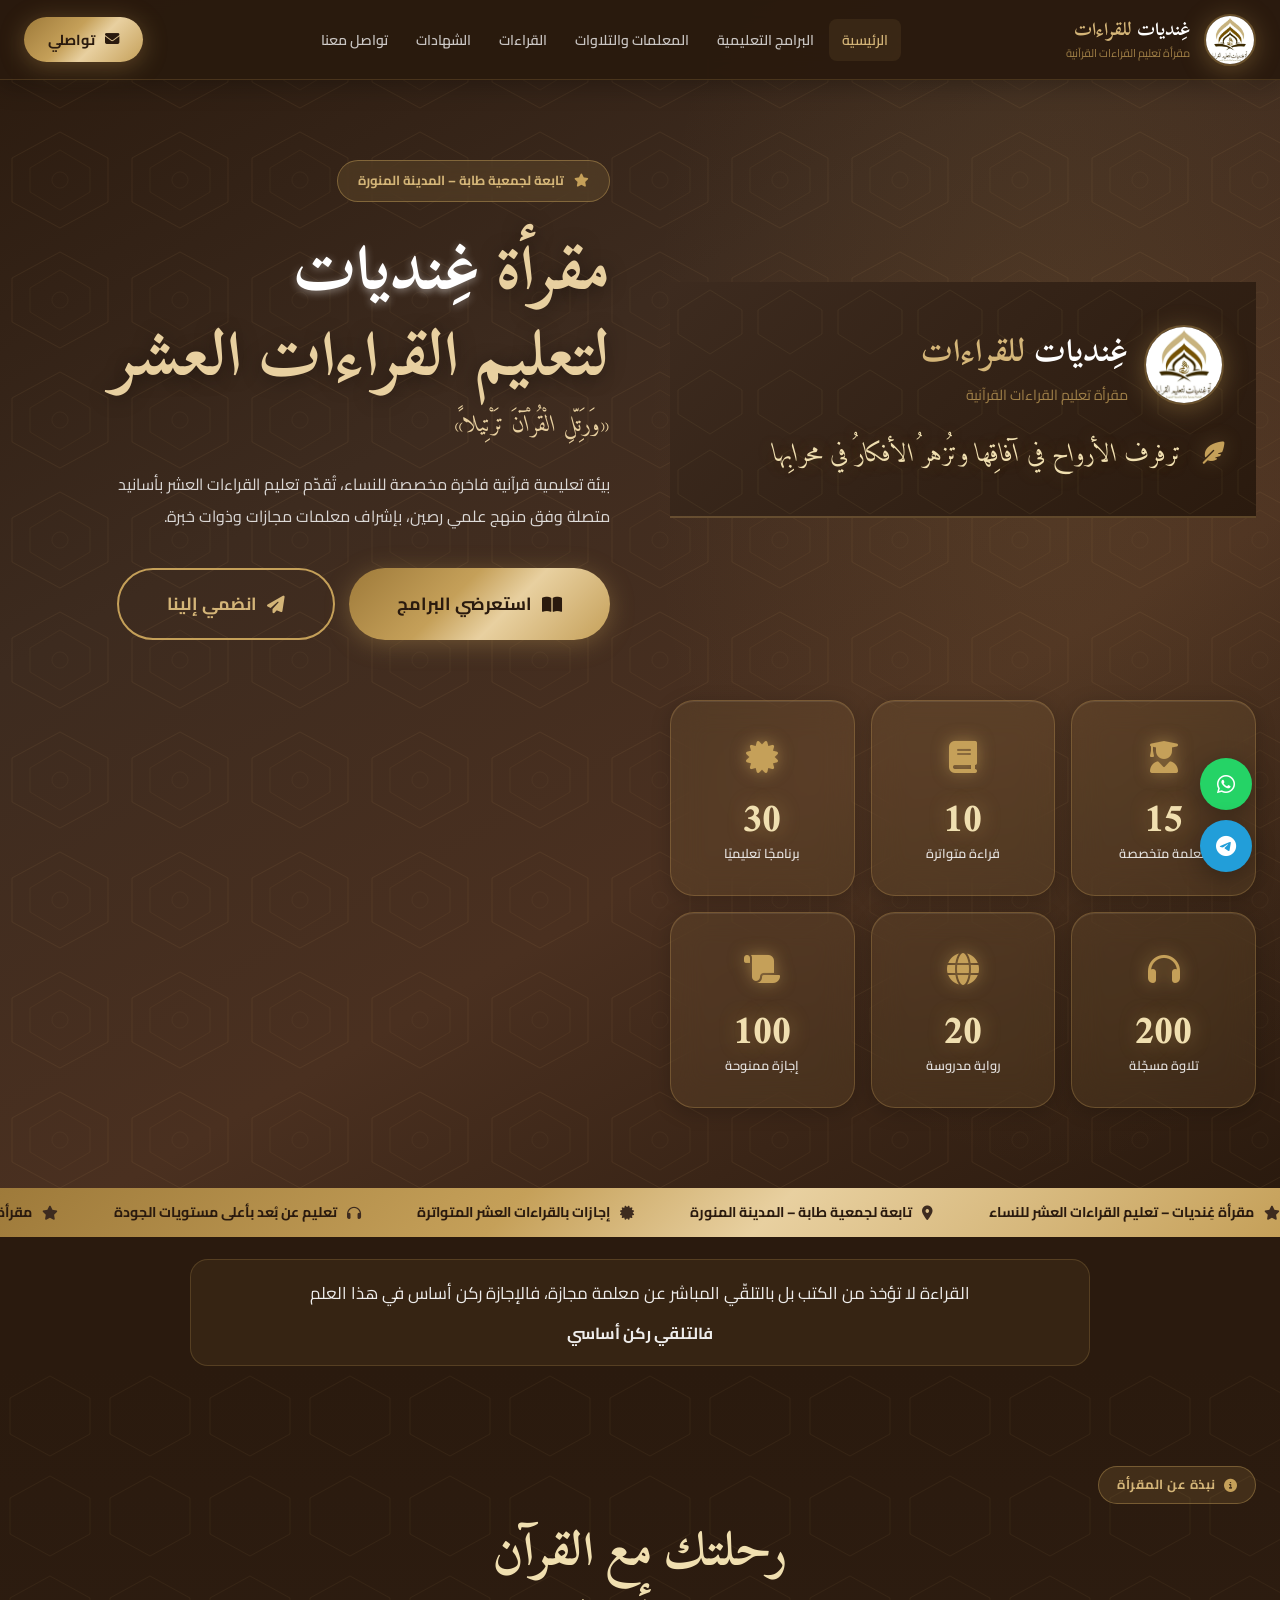
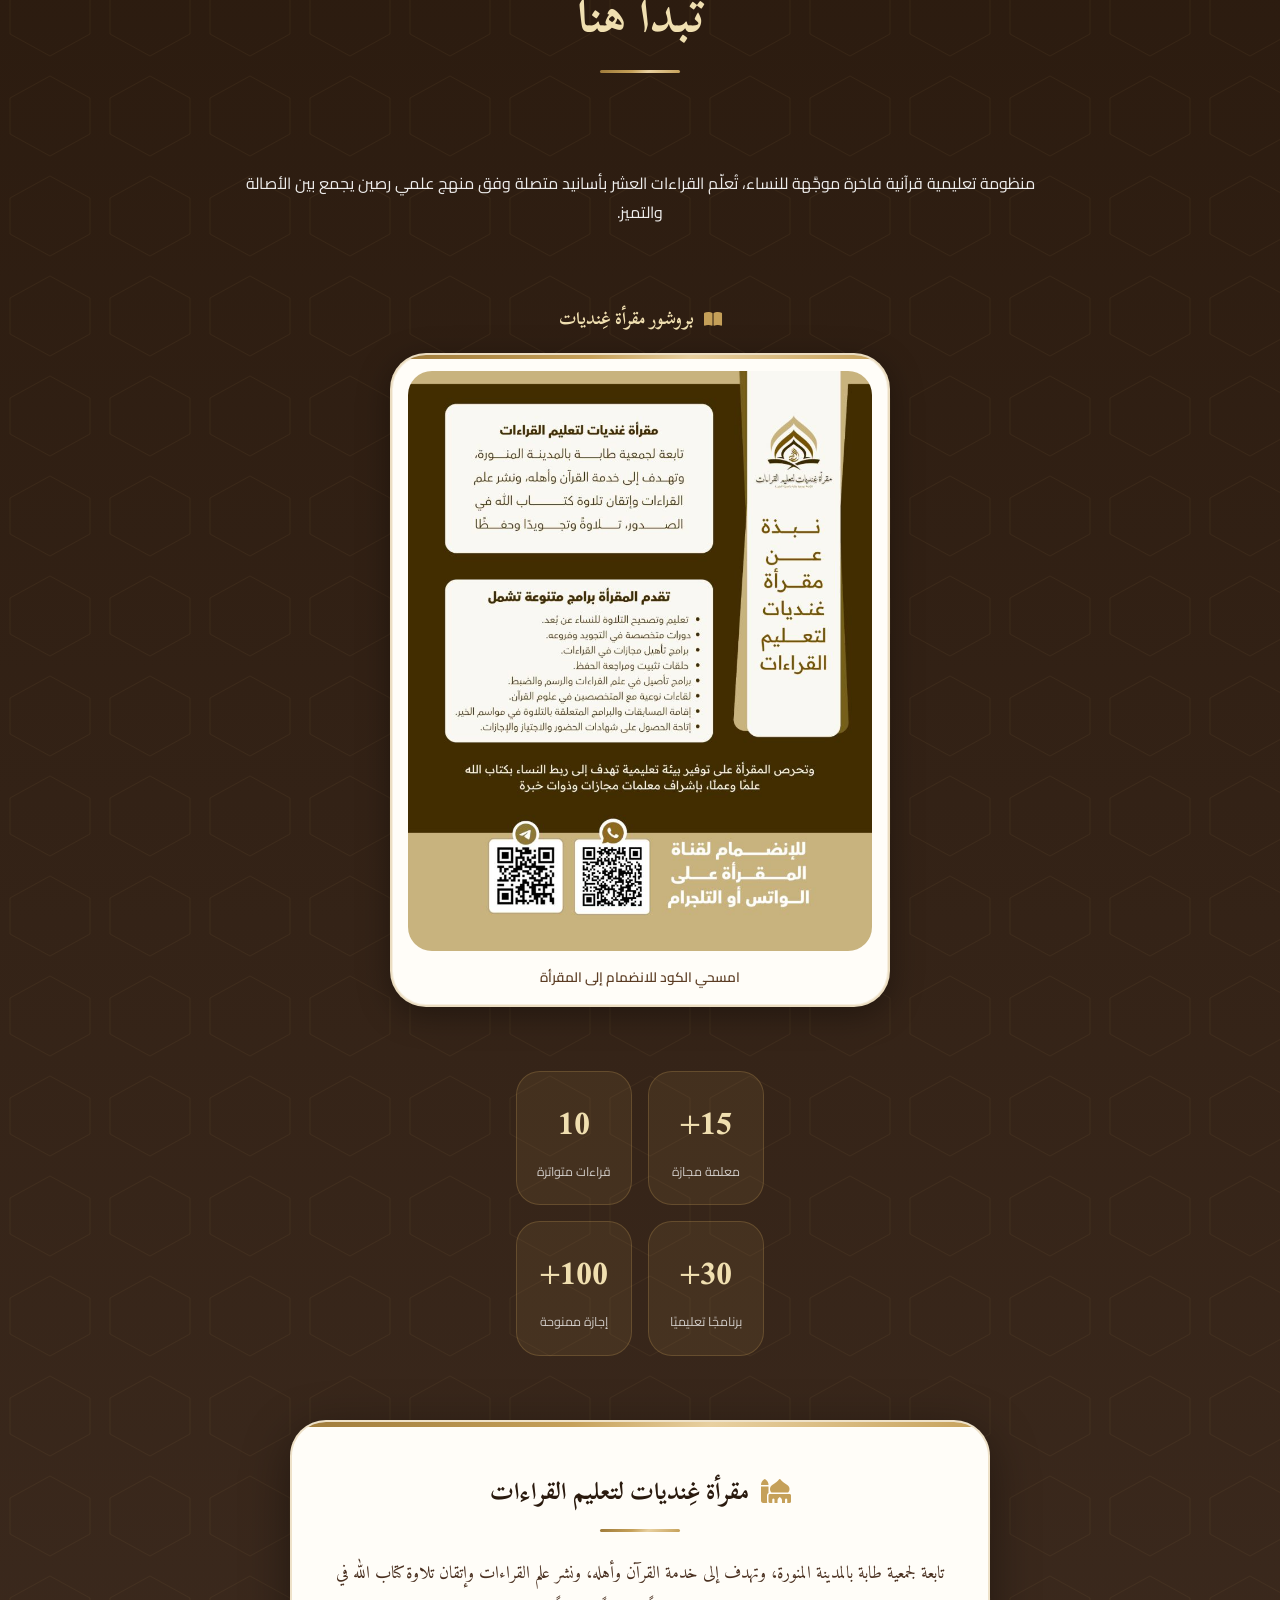
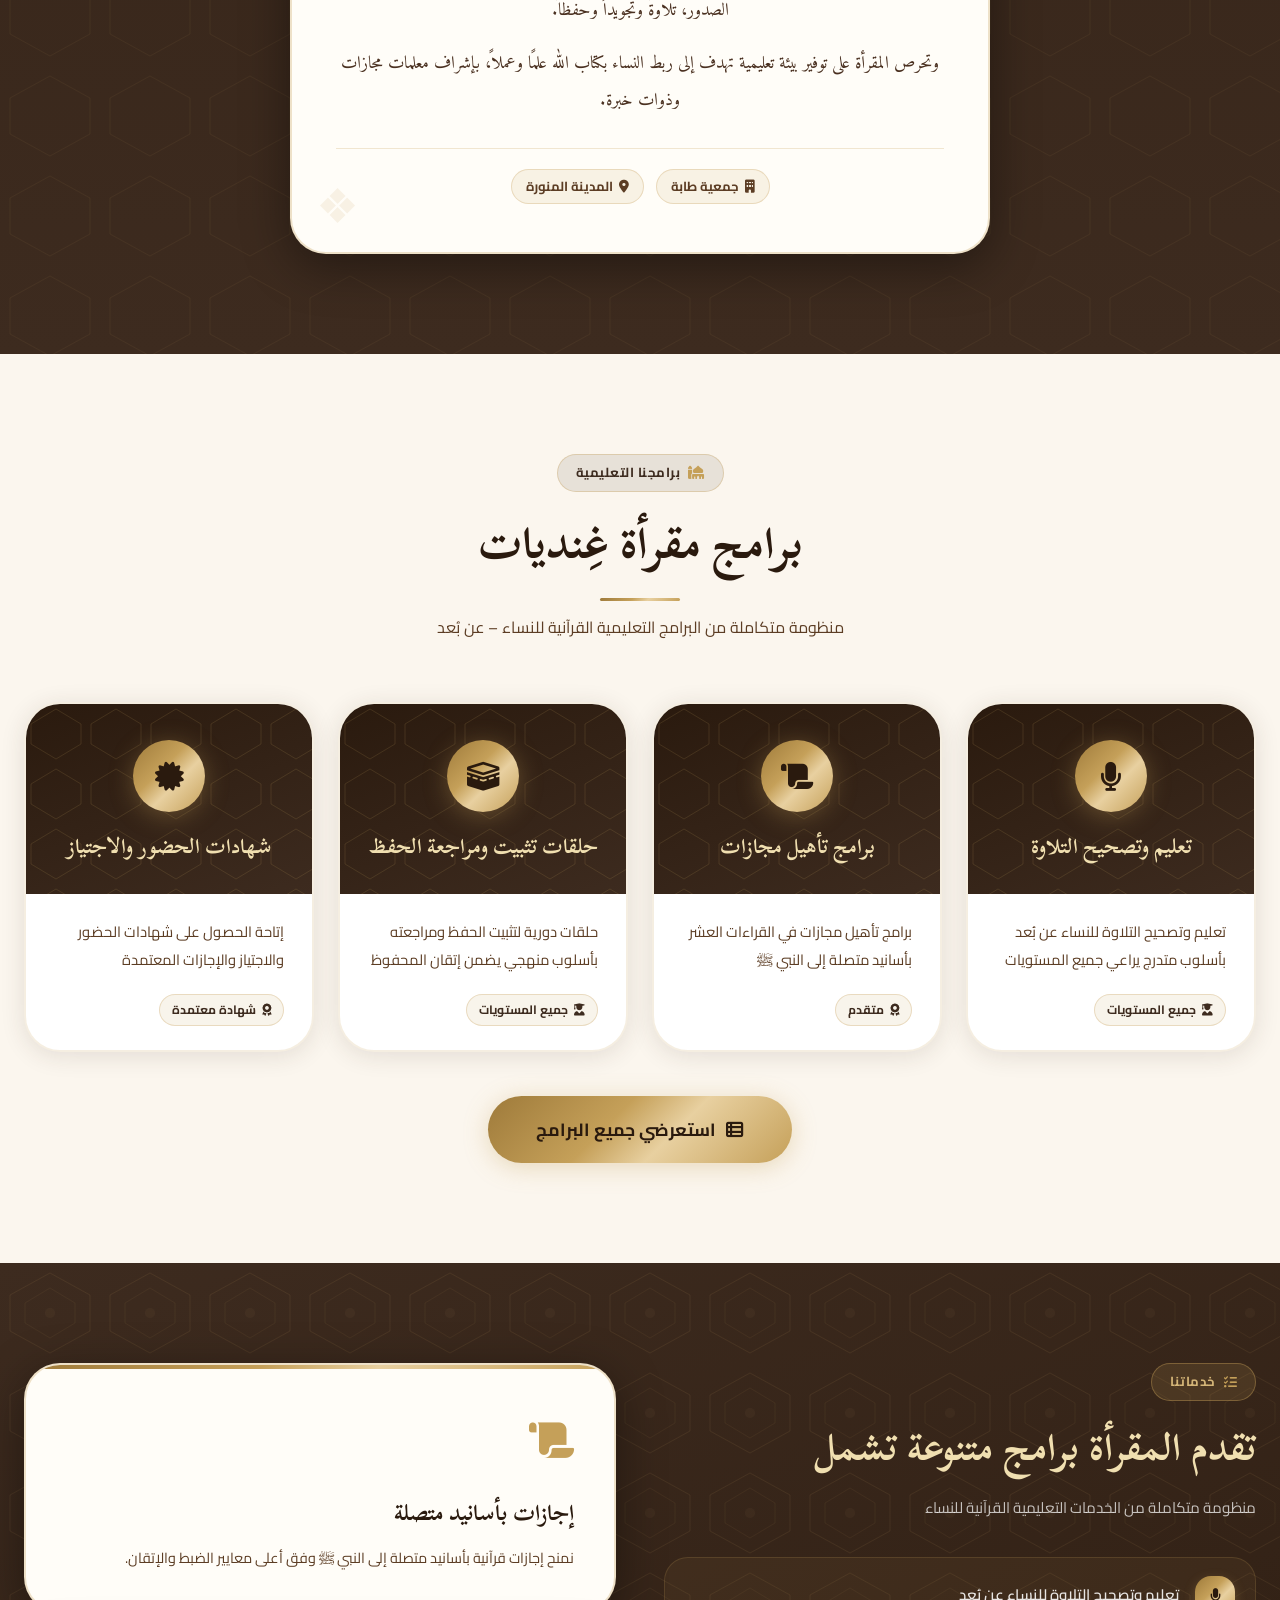
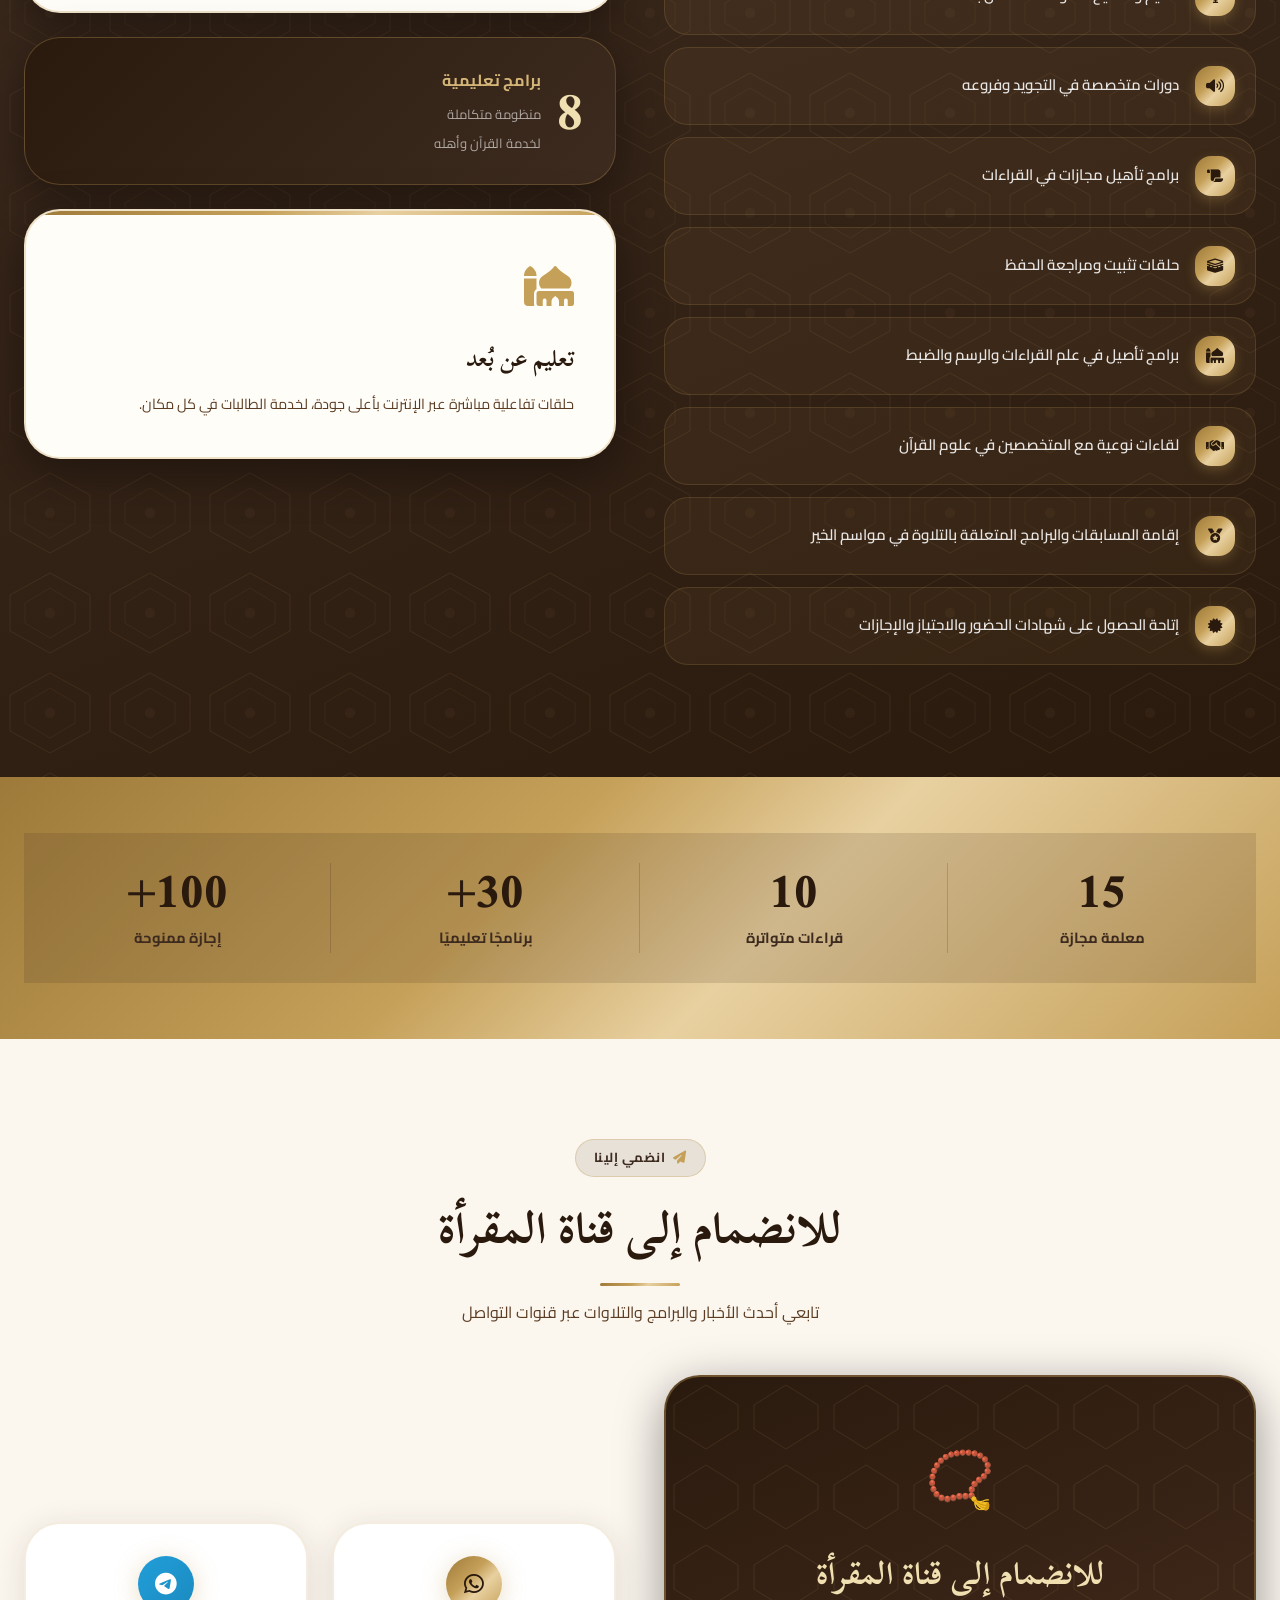
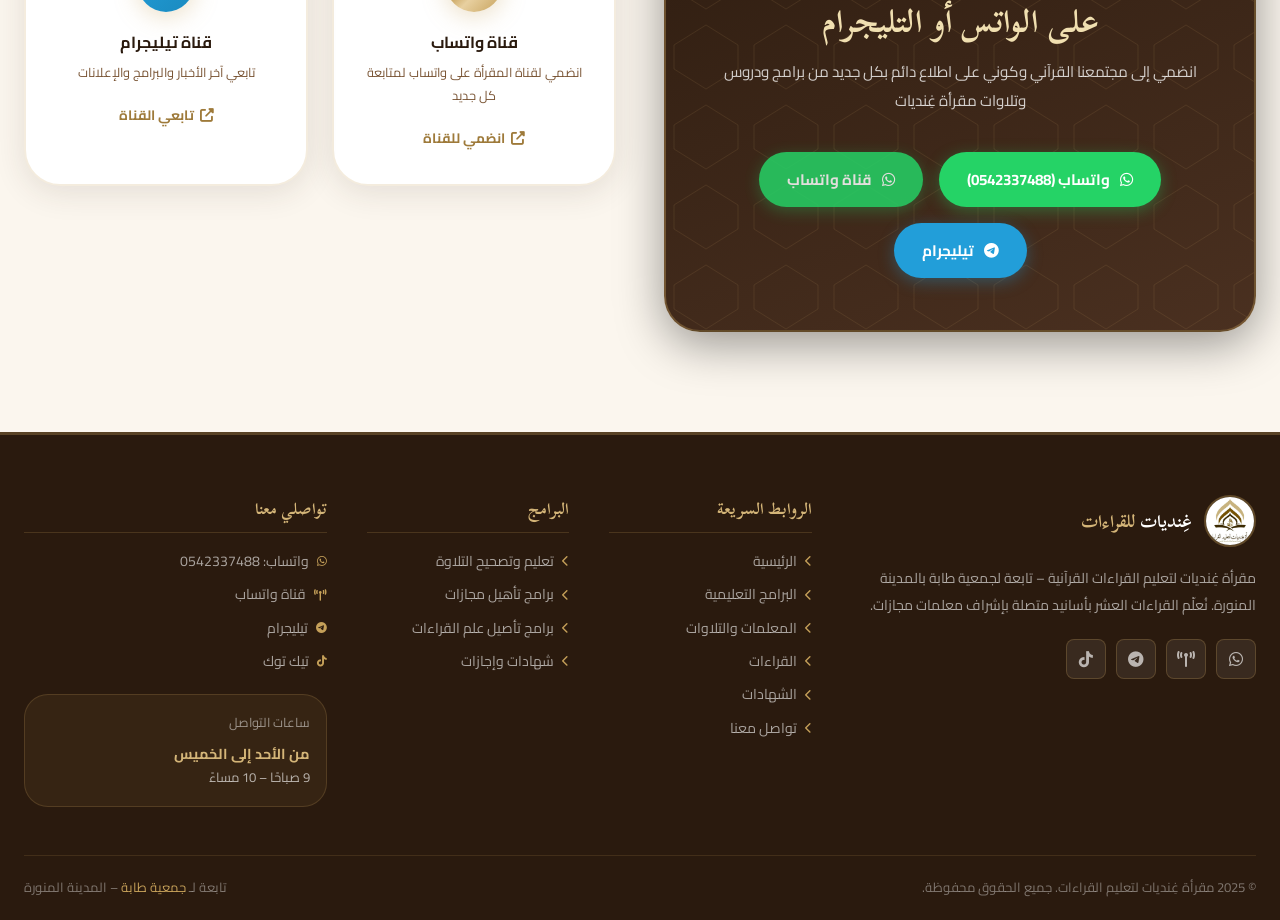
==== commit 11832115: "Update index.html" ====
--- a/index.html
+++ b/index.html
@@ -798,7 +798,7 @@
       </div>
       <h1 class="hero-title">
         مقرأة <span class="gold-word">غِنديات</span><br>
-        لتعليم القراءات
+        لتعليم القراءات العشر
       </h1>
       <p class="hero-subtitle">
         «وَرَتِّلِ الْقُرْآنَ تَرْتِيلاً»
@@ -857,11 +857,11 @@
   <div class="ticker-inner" id="tickerInner">
     <span class="ticker-item"><i class="fas fa-star"></i> مقرأة غِنديات – تعليم القراءات العشر للنساء</span>
     <span class="ticker-item"><i class="fas fa-map-marker-alt"></i> تابعة لجمعية طابة – المدينة المنورة</span>
-    <span class="ticker-item"><i class="fas fa-certificate"></i> إجازات بالقراءات العشر بروايتيها</span>
+    <span class="ticker-item"><i class="fas fa-certificate"></i> إجازات بالقراءات العشر المتواترة</span>
     <span class="ticker-item"><i class="fas fa-headphones"></i> تعليم عن بُعد بأعلى مستويات الجودة</span>
     <span class="ticker-item"><i class="fas fa-star"></i> مقرأة غِنديات – تعليم القراءات العشر للنساء</span>
     <span class="ticker-item"><i class="fas fa-map-marker-alt"></i> تابعة لجمعية طابة – المدينة المنورة</span>
-    <span class="ticker-item"><i class="fas fa-certificate"></i> إجازات بالقراءات العشر بروايتيها</span>
+    <span class="ticker-item"><i class="fas fa-certificate"></i> إجازات بالقراءات العشر المتواترة</span>
     <span class="ticker-item"><i class="fas fa-headphones"></i> تعليم عن بُعد بأعلى مستويات الجودة</span>
   </div>
 </div>
@@ -1064,7 +1064,7 @@
         <div class="aside-card reveal" style="margin-bottom:24px">
           <span class="aside-card-icon"><i class="fas fa-scroll"></i></span>
           <h3>إجازات بأسانيد متصلة</h3>
-          <p>نمنح الإجازات القرآنية بأسانيد متصلة إلى النبي ﷺ وفق أعلى معايير الضبط والإتقان.</p>
+          <p>نمنح إجازات قرآنية بأسانيد متصلة إلى النبي ﷺ وفق أعلى معايير الضبط والإتقان.</p>
         </div>
 
         <div class="aside-stat reveal">
@@ -1117,7 +1117,7 @@
       <div class="section-badge" style="background:rgba(61,43,31,.1);border-color:rgba(197,160,89,.35);color:var(--brown-dark);">
         <i class="fas fa-paper-plane" style="color:var(--gold-primary)"></i> انضمي إلينا
       </div>
-      <h2 style="color:var(--brown-deep)">للإنضمام لقناة المقرأة</h2>
+      <h2 style="color:var(--brown-deep)">للانضمام إلى قناة المقرأة</h2>
       <div class="gold-line"></div>
       <p>تابعي أحدث الأخبار والبرامج والتلاوات عبر قنوات التواصل</p>
     </div>
@@ -1125,7 +1125,7 @@
     <div class="contact-grid">
       <div class="join-card reveal">
         <span class="join-icon">📿</span>
-        <h3>للإنضمام لقناة المقرأة<br>على الواتس أو التليجرام</h3>
+        <h3>للانضمام إلى قناة المقرأة<br>على الواتس أو التليجرام</h3>
         <p>
           انضمي إلى مجتمعنا القرآني وكوني على اطلاع دائم
           بكل جديد من برامج ودروس وتلاوات مقرأة غِنديات
@@ -1298,4 +1298,4 @@
 console.log('✦ مقرأة غِنديات – الصفحة الرئيسية جاهزة ✓');
 </script>
 </body>
-</html>+</html>
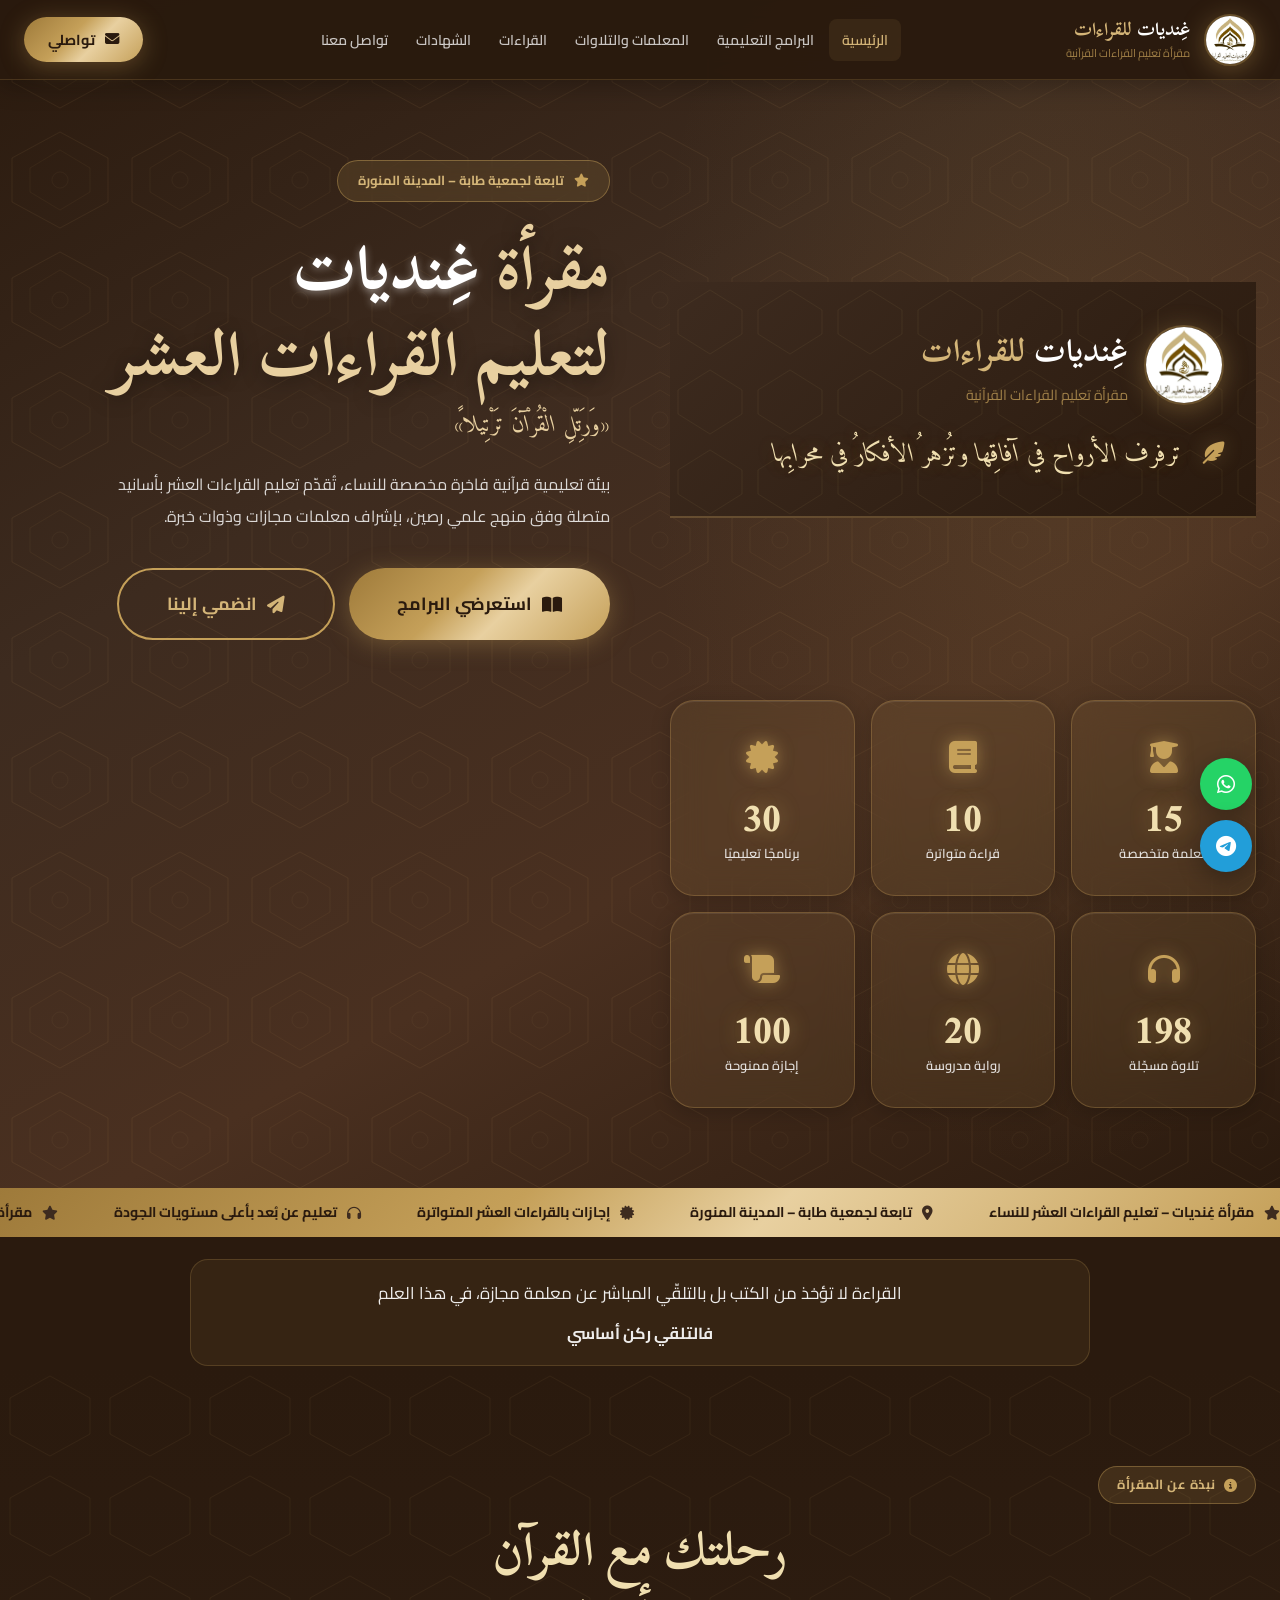
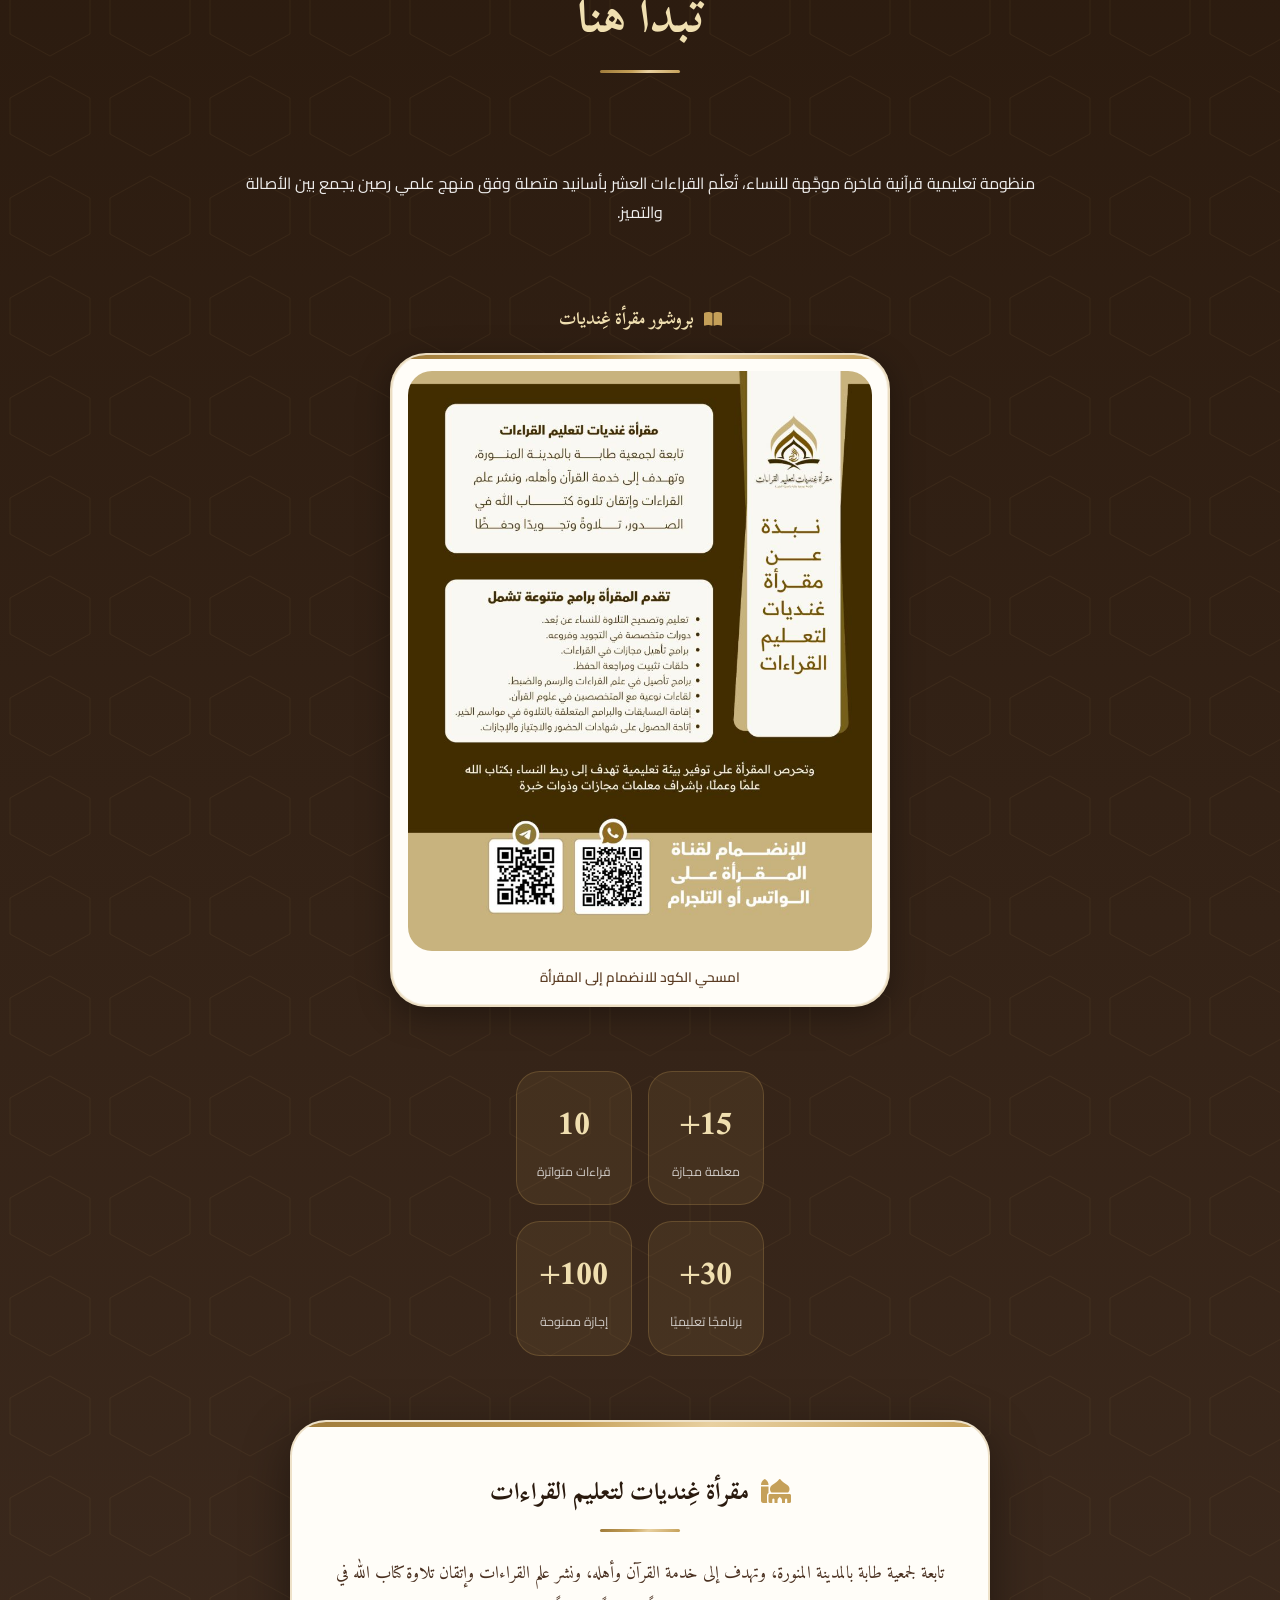
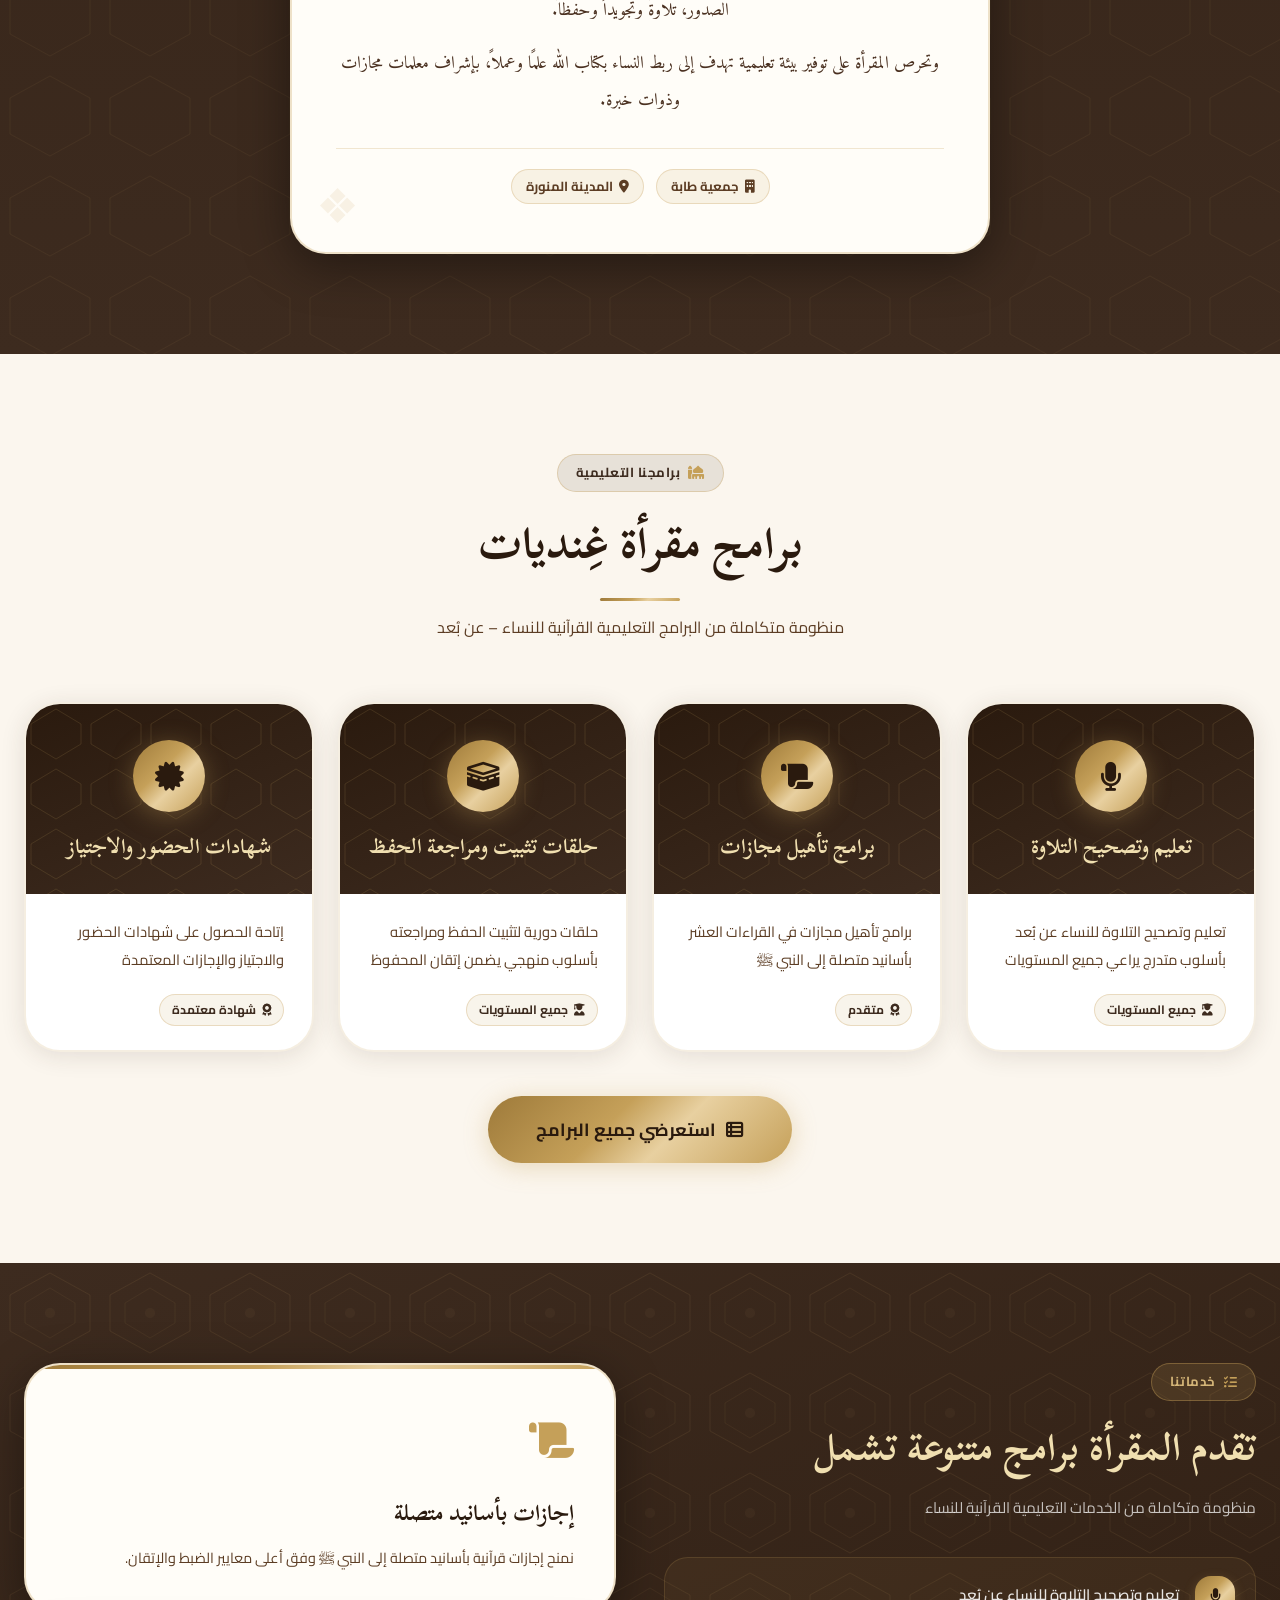
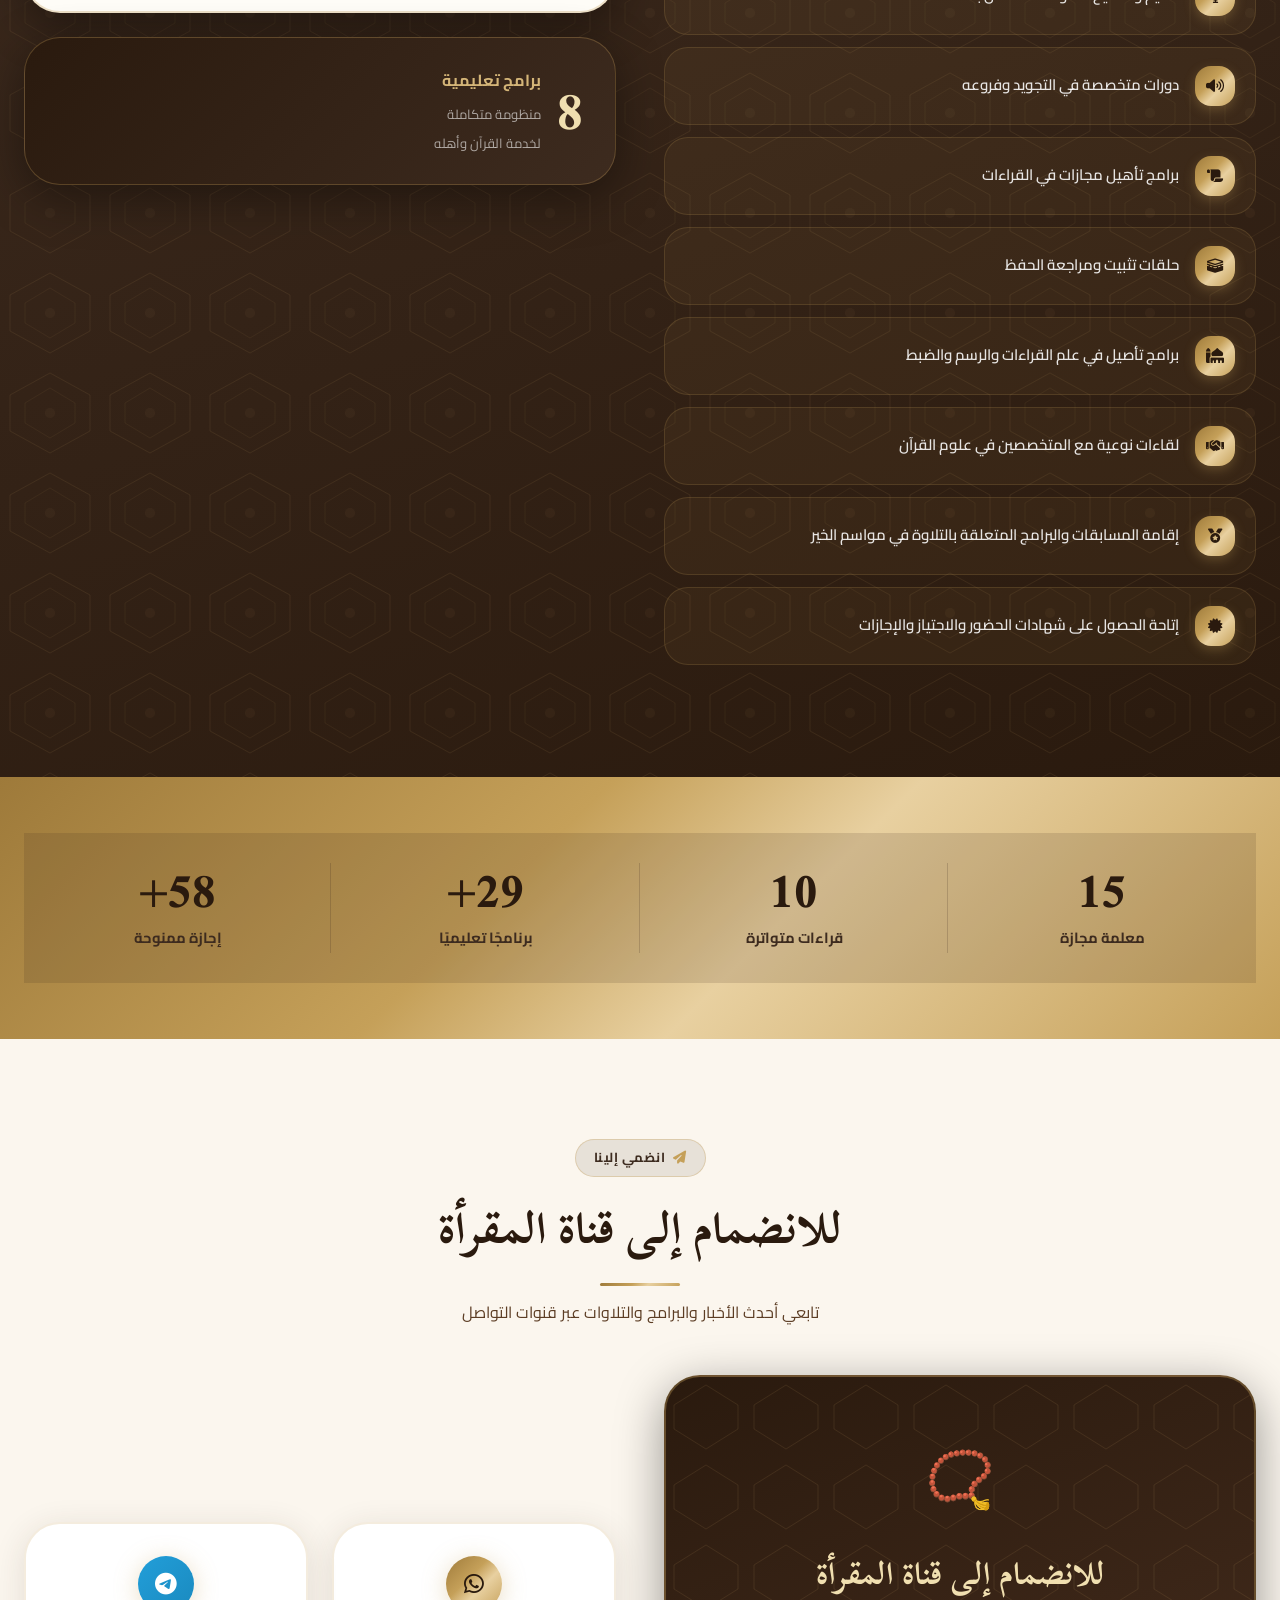
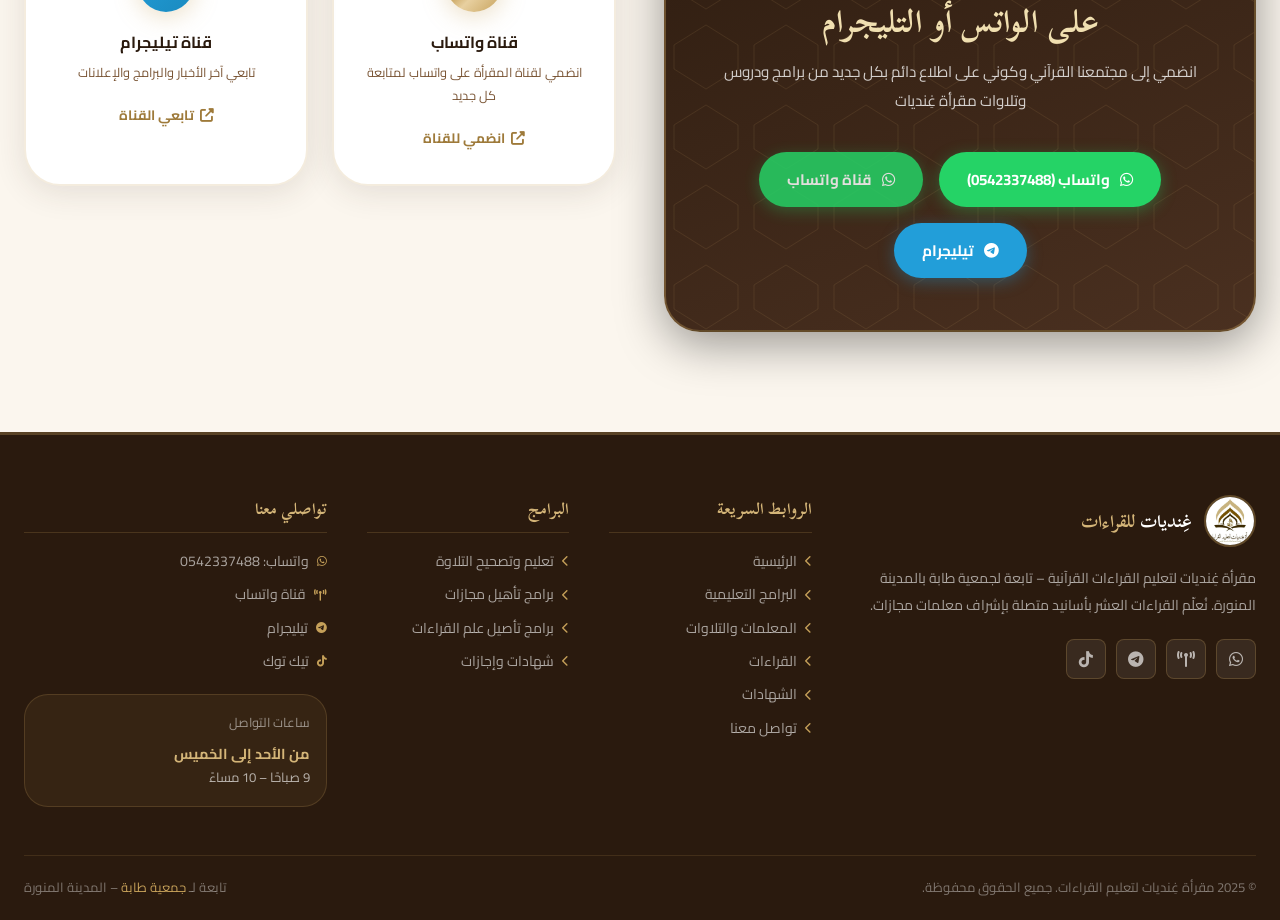
==== commit fce90bc8: "Update index.html" ====
--- a/index.html
+++ b/index.html
@@ -867,7 +867,7 @@
 </div>
 
 <div class="reveal" style="max-width:900px;margin:22px auto 0;padding:18px 22px;background:rgba(197,160,89,.08);border:1px solid rgba(197,160,89,.22);border-radius:18px;text-align:center;box-shadow:var(--shadow-sm)">
-  <p class="lead" style="margin:0 0 10px;font-size:1.05rem">القراءة لا تؤخذ من الكتب بل بالتلقّي المباشر عن معلمة مجازة، فالإجازة ركن أساس في هذا العلم</p>
+  <p class="lead" style="margin:0 0 10px;font-size:1.05rem">القراءة لا تؤخذ من الكتب بل بالتلقّي المباشر عن معلمة مجازة، في هذا العلم</p>
   <p class="lead" style="margin:0;font-size:1rem;font-weight:700">فالتلقي ركن أساسي</p>
 </div>
 
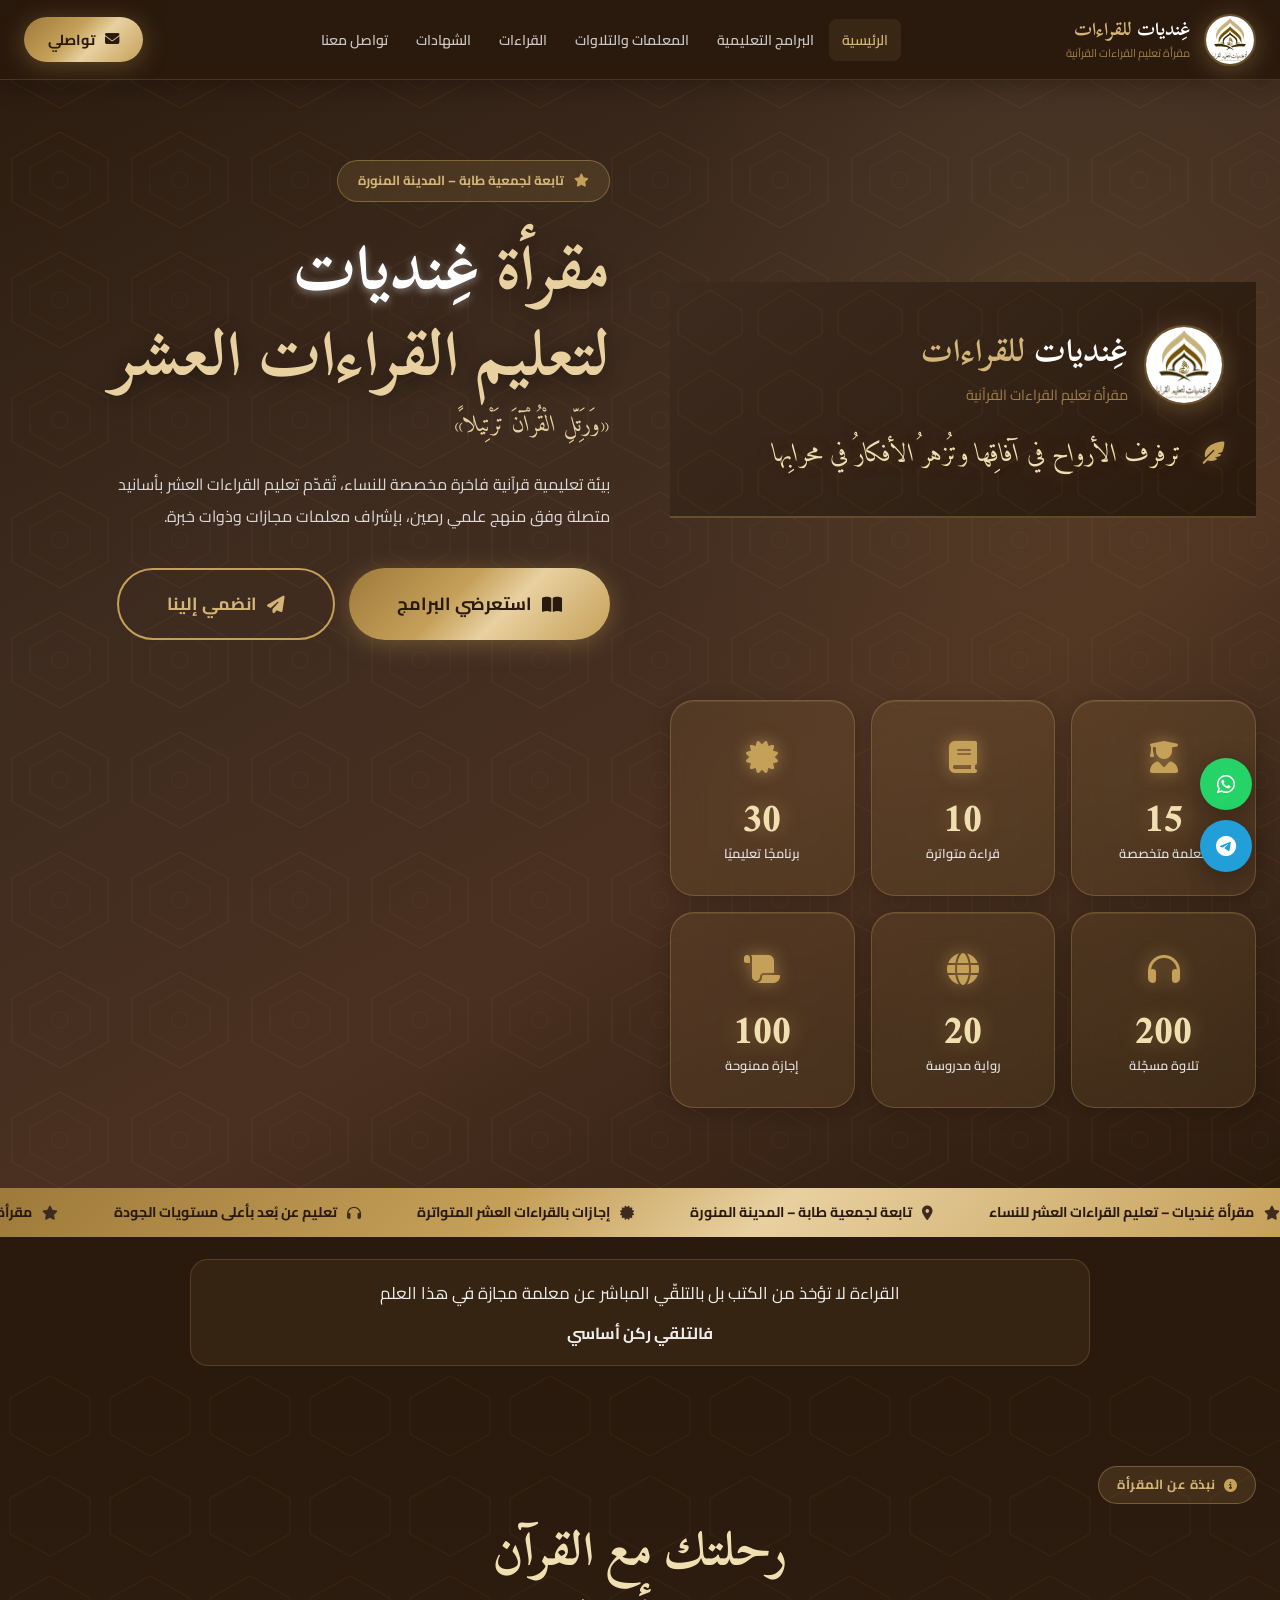
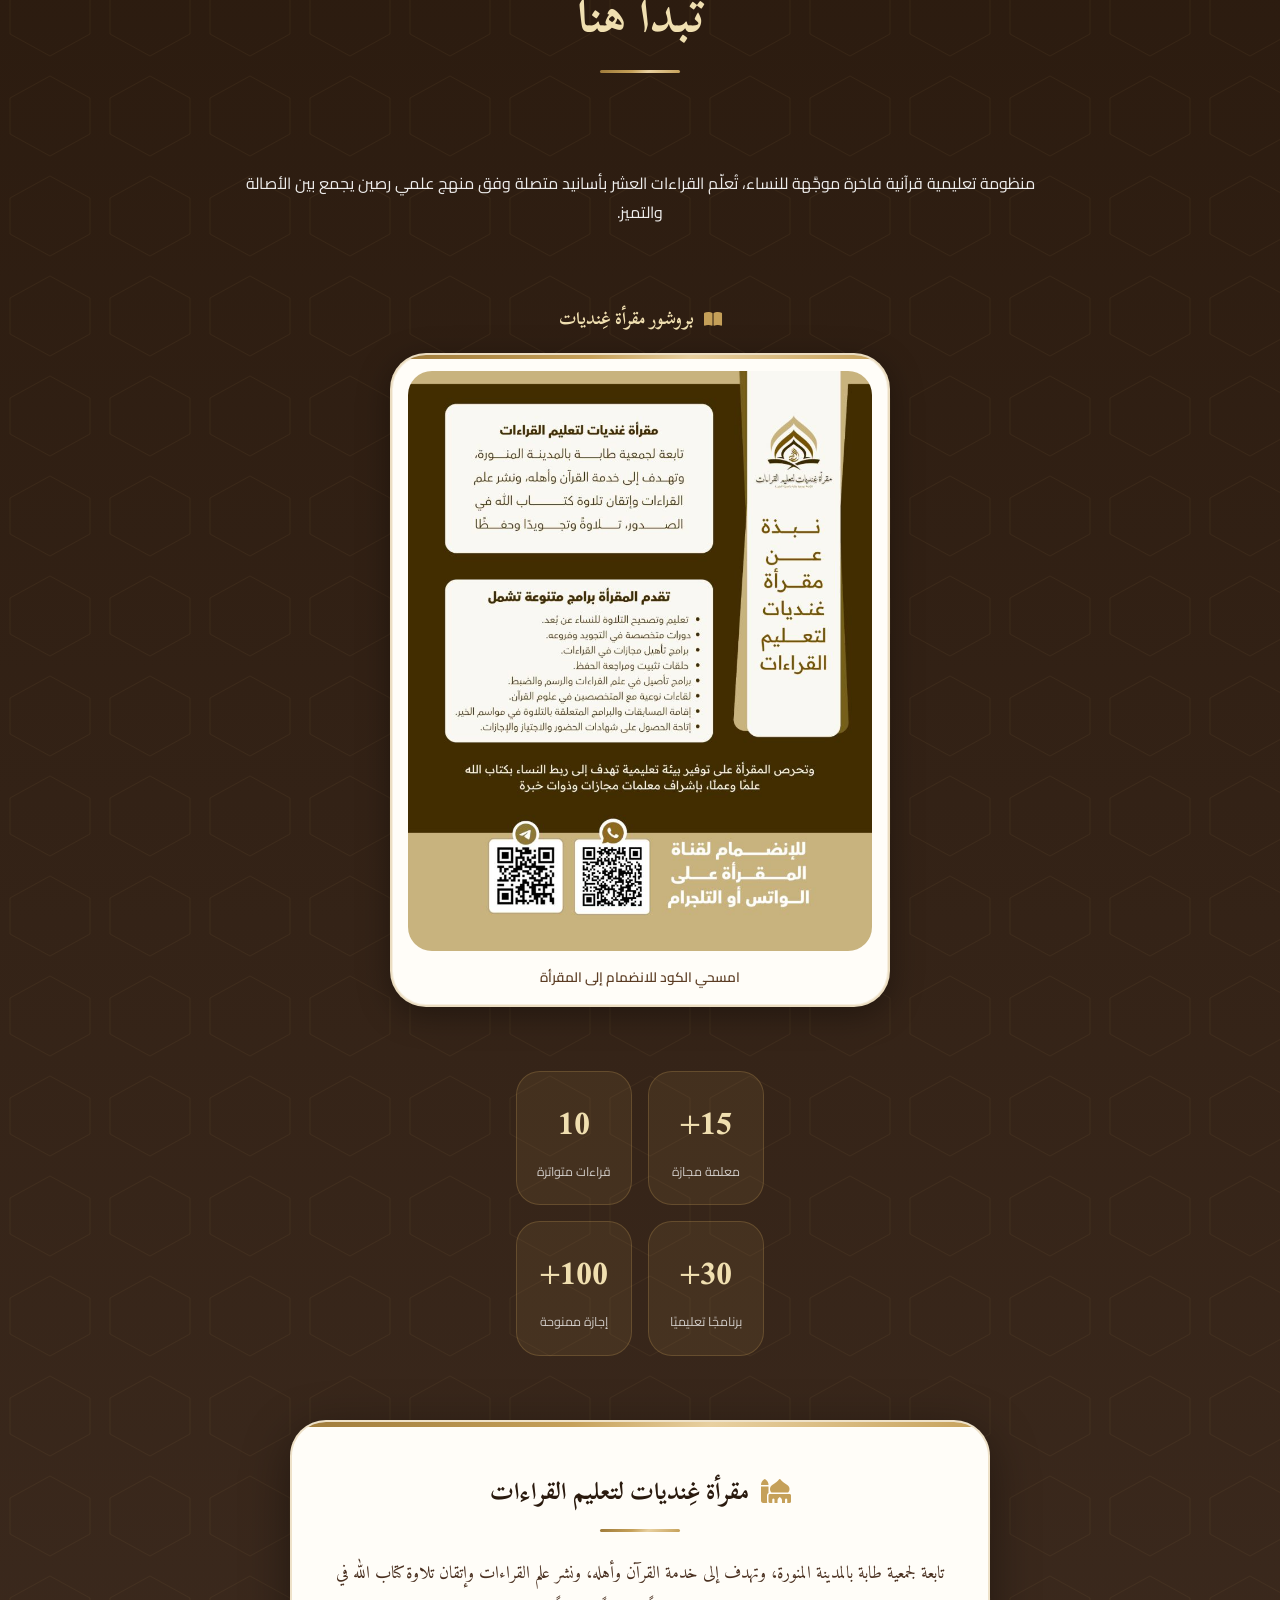
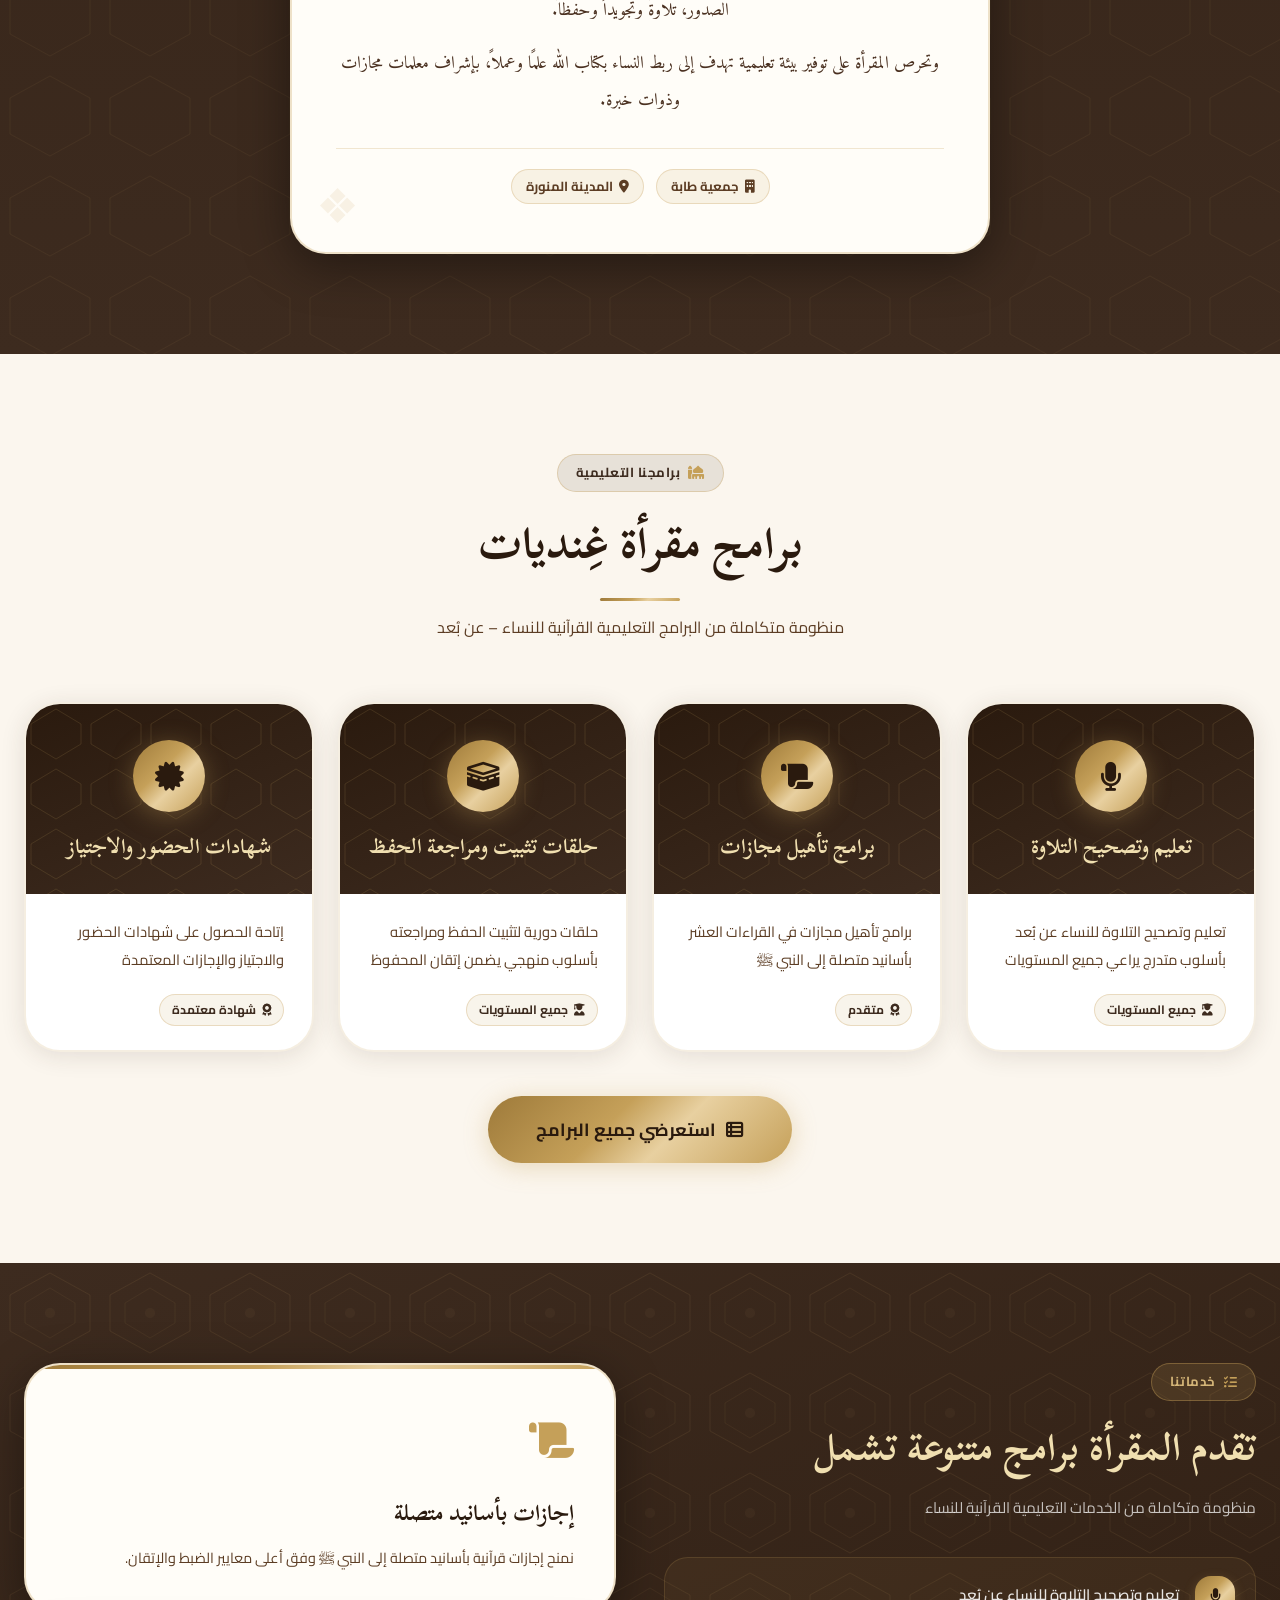
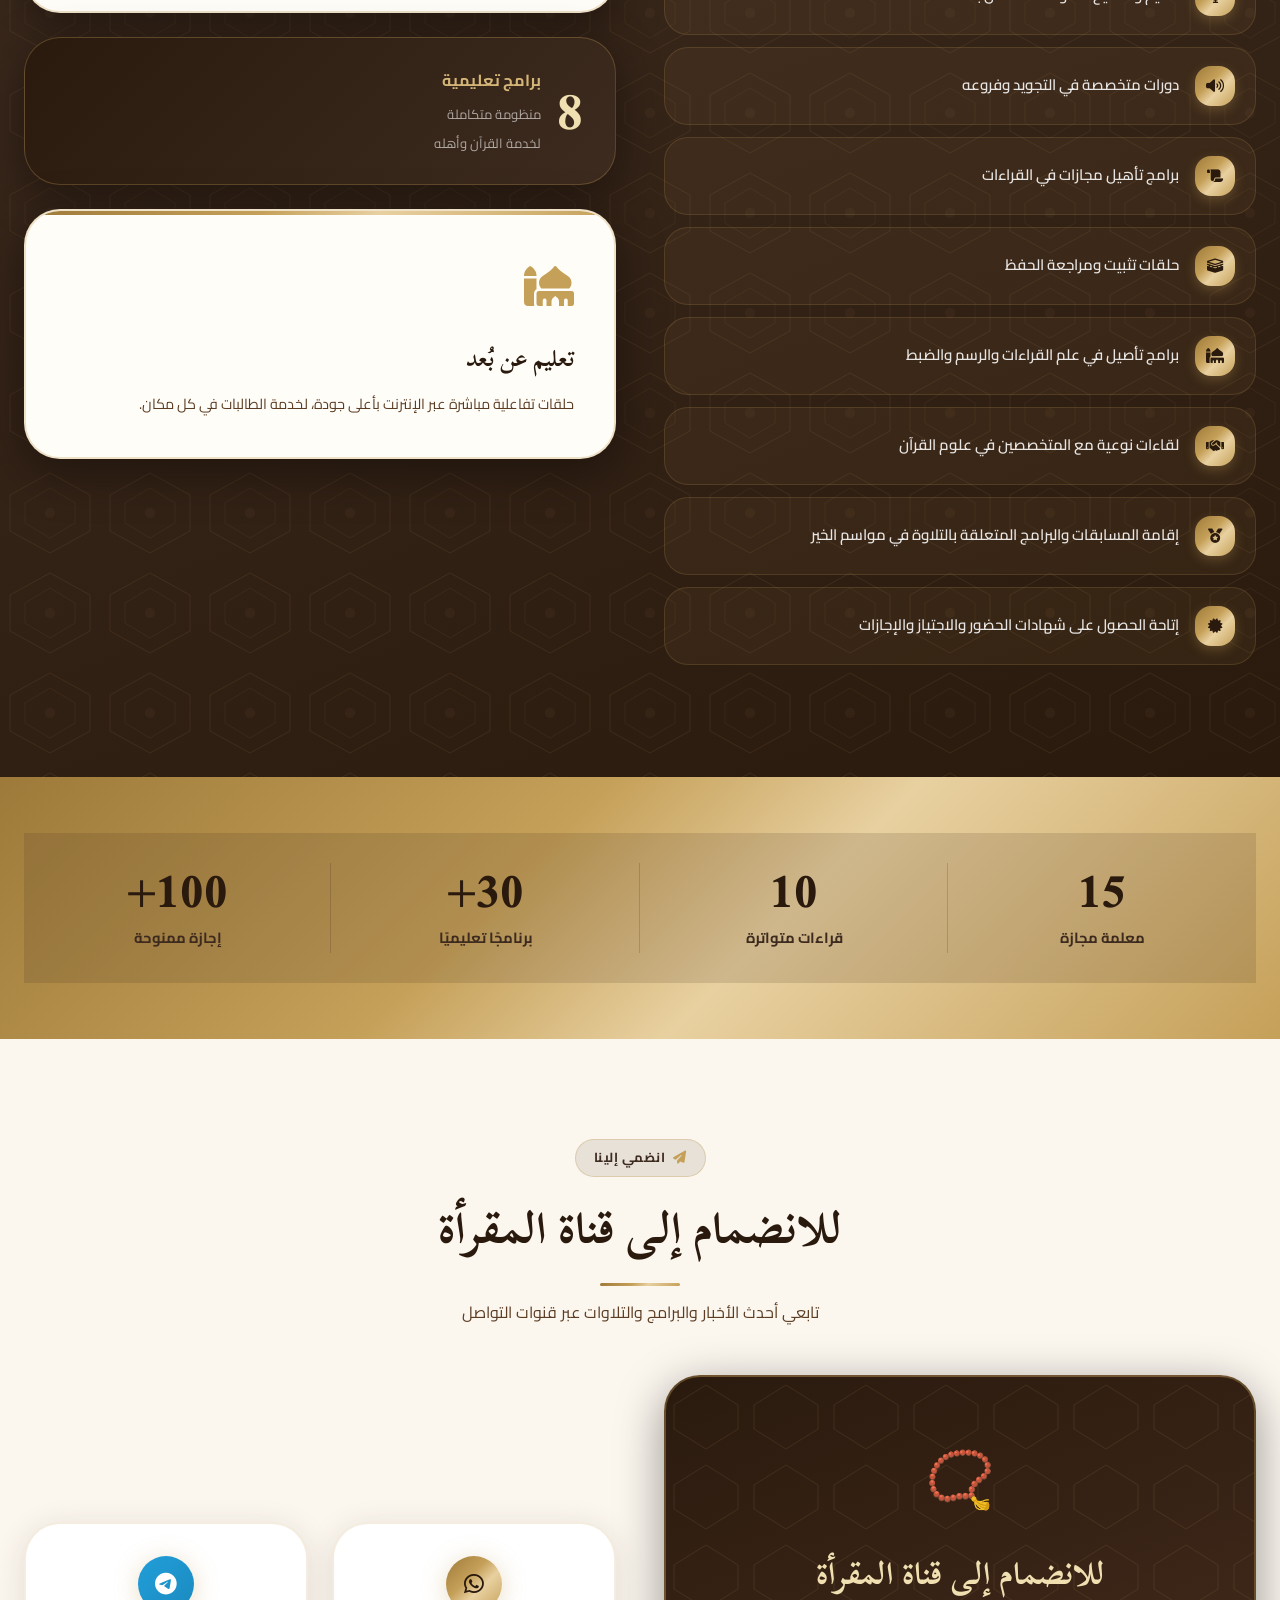
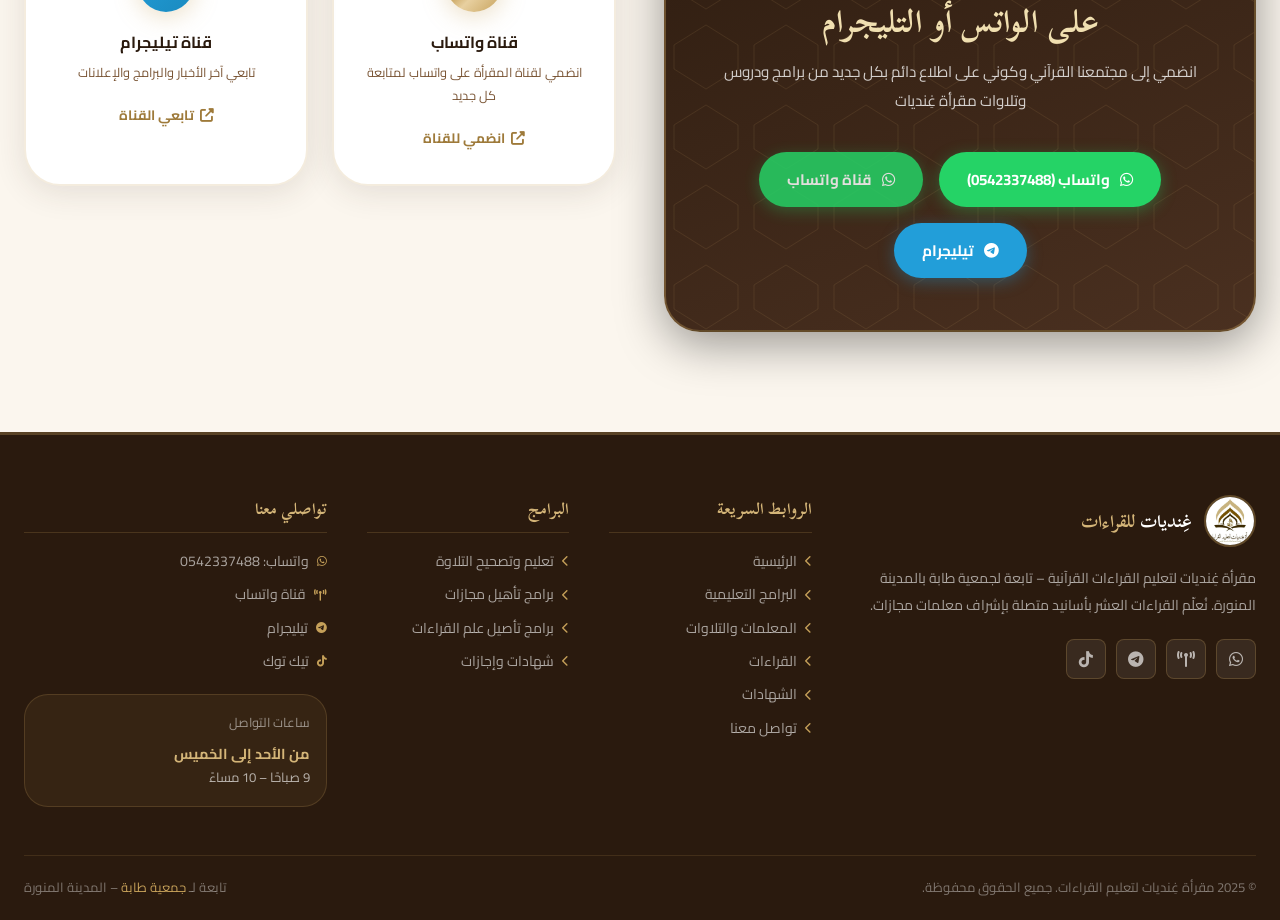
==== commit 0d833c32: "Update index.html" ====
--- a/index.html
+++ b/index.html
@@ -867,7 +867,7 @@
 </div>
 
 <div class="reveal" style="max-width:900px;margin:22px auto 0;padding:18px 22px;background:rgba(197,160,89,.08);border:1px solid rgba(197,160,89,.22);border-radius:18px;text-align:center;box-shadow:var(--shadow-sm)">
-  <p class="lead" style="margin:0 0 10px;font-size:1.05rem">القراءة لا تؤخذ من الكتب بل بالتلقّي المباشر عن معلمة مجازة، في هذا العلم</p>
+  <p class="lead" style="margin:0 0 10px;font-size:1.05rem">القراءة لا تؤخذ من الكتب بل بالتلقّي المباشر عن معلمة مجازة في هذا العلم</p>
   <p class="lead" style="margin:0;font-size:1rem;font-weight:700">فالتلقي ركن أساسي</p>
 </div>
 
